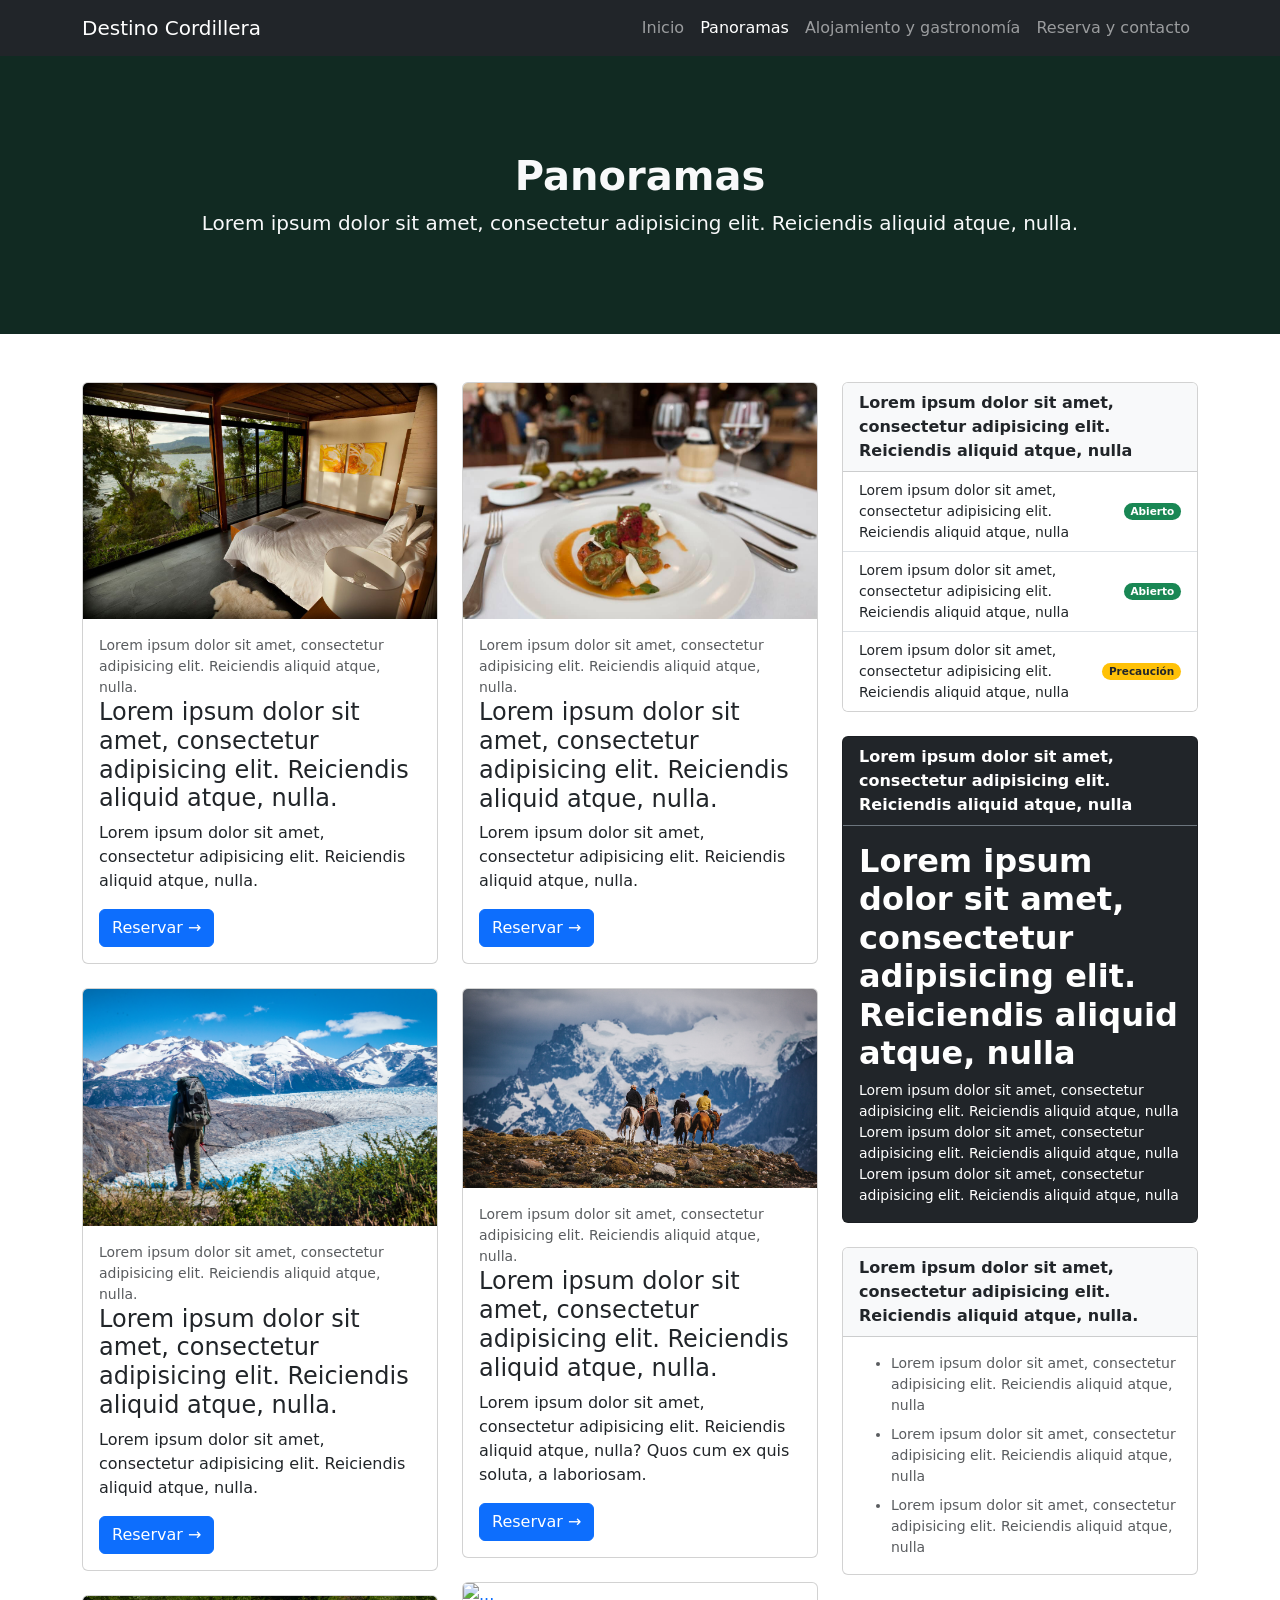
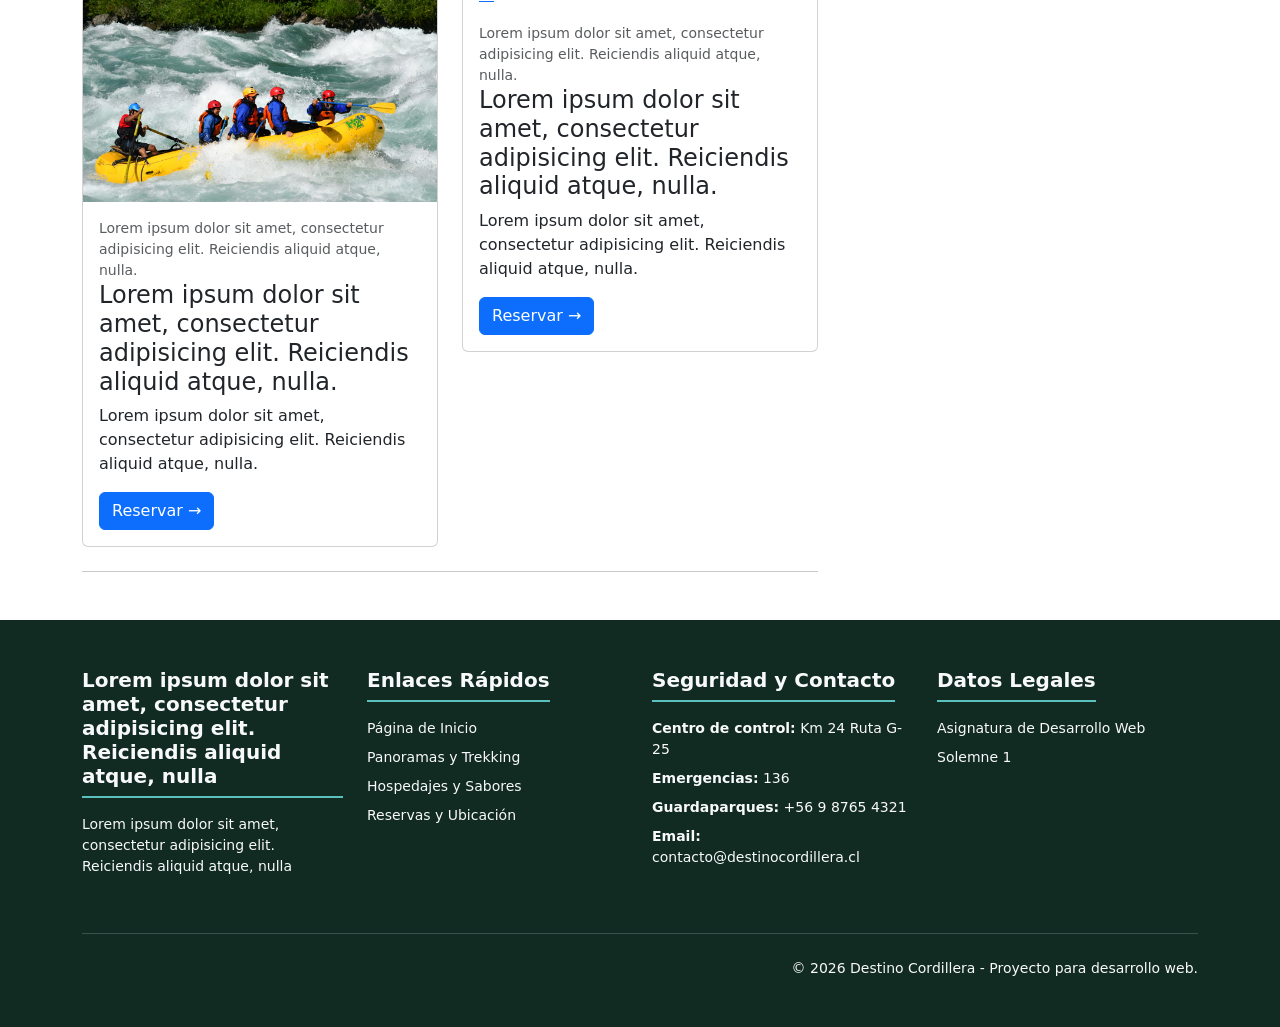
==== pagina1.html @ 5f09ba49 "Avance de estructura página 1 (Panoramas) y avances del contenido" ====
<!DOCTYPE html>
<html lang="en">
    <head>
        <meta charset="utf-8" />
        <meta name="viewport" content="width=device-width, initial-scale=1, shrink-to-fit=no" />
        <title>Destino Cordillera - Inicio</title>
        
        <link href="https://cdn.jsdelivr.net/npm/bootstrap@5.3.3/dist/css/bootstrap.min.css" rel="stylesheet">
        
        <link href="css/styles.css" rel="stylesheet" />
    </head>
    <body>
        <!-- Responsive navbar-->
        <nav class="navbar navbar-expand-lg navbar-dark bg-dark">
            <div class="container">
                <a class="navbar-brand" href="#!">Destino Cordillera</a>
                <button class="navbar-toggler" type="button" data-bs-toggle="collapse" data-bs-target="#navbarSupportedContent" aria-controls="navbarSupportedContent" aria-expanded="false" aria-label="Toggle navigation"><span class="navbar-toggler-icon"></span></button>
                <div class="collapse navbar-collapse" id="navbarSupportedContent">
                    <ul class="navbar-nav ms-auto mb-2 mb-lg-0">
                        <li class="nav-item"><a class="nav-link" href="index.html">Inicio</a></li>
                        <li class="nav-item"><a class="nav-link active" aria-current="page" href="pagina1.html">Panoramas</a></li>
                        <li class="nav-item"><a class="nav-link" href="pagina2.html">Alojamiento y gastronomía</a></li>
                        <li class="nav-item"><a class="nav-link" href="pagina3.html">Reserva y contacto</a></li>
                    </ul>
                </div>
            </div>
        </nav>
        
        <!-- Page header with logo and tagline-->
        <header class="text-light py-5 mb-5" style="background-color: #112A22;">
            <div class="container">
                <div class="text-center my-5">
                    <h1 class="fw-bolder">Panoramas</h1>
                    <p class="lead mb-0">Lorem ipsum dolor sit amet, consectetur adipisicing elit. Reiciendis aliquid atque, nulla.</p>
                </div>
            </div>
        </header>
        
        <!-- Page content-->
        <div class="container">
            <div class="row">
                <!-- Blog entries (Panoramas) -->
                <div class="col-lg-8">
                    <div class="row">
                        <!-- COLUMNA IZQUIERDA 3 tarjetas -->
                        <div class="col-lg-6">
                            <!-- Tarjet 1 -->
                            <div class="card mb-4">
                                <a href="#!"><img class="card-img-top" src="img/pagina1/alojamiento.jpg" alt="Alojamiento" /></a>
                                <div class="card-body">
                                    <div class="small text-muted">Lorem ipsum dolor sit amet, consectetur adipisicing elit. Reiciendis aliquid atque, nulla.</div>
                                    <h2 class="card-title h4">Lorem ipsum dolor sit amet, consectetur adipisicing elit. Reiciendis aliquid atque, nulla.</h2>
                                    <p class="card-text">Lorem ipsum dolor sit amet, consectetur adipisicing elit. Reiciendis aliquid atque, nulla.</p>
                                    <a class="btn btn-primary" href="pagina3.html">Reservar →</a>
                                </div>
                            </div>
                            <!-- Tarjet 2 -->
                            <div class="card mb-4">
                                <a href="#!"><img class="card-img-top" src="img/pagina1/tour.png" alt="Tour" /></a>
                                <div class="card-body">
                                    <div class="small text-muted">Lorem ipsum dolor sit amet, consectetur adipisicing elit. Reiciendis aliquid atque, nulla.</div>
                                    <h2 class="card-title h4">Lorem ipsum dolor sit amet, consectetur adipisicing elit. Reiciendis aliquid atque, nulla.</h2>
                                    <p class="card-text">Lorem ipsum dolor sit amet, consectetur adipisicing elit. Reiciendis aliquid atque, nulla.</p>
                                    <a class="btn btn-primary" href="pagina3.html">Reservar →</a>
                                </div>
                            </div>
                            <!-- Tarjet 3 -->
                            <div class="card mb-4">
                                <a href="#!"><img class="card-img-top" src="img/pagina1/rafting.jpeg" alt="Rafting" /></a>
                                <div class="card-body">
                                    <div class="small text-muted">Lorem ipsum dolor sit amet, consectetur adipisicing elit. Reiciendis aliquid atque, nulla.</div>
                                    <h2 class="card-title h4">Lorem ipsum dolor sit amet, consectetur adipisicing elit. Reiciendis aliquid atque, nulla.</h2>
                                    <p class="card-text">Lorem ipsum dolor sit amet, consectetur adipisicing elit. Reiciendis aliquid atque, nulla.</p>
                                    <a class="btn btn-primary" href="pagina3.html">Reservar →</a>
                                </div>
                            </div>
                        </div>
                        
                        <!-- COLUMNA DERECHA 3 tarjetas -->
                        <div class="col-lg-6">
                            <!-- Tarjet 4 -->
                            <div class="card mb-4">
                                <a href="#!"><img class="card-img-top" src="img/pagina1/experienciagastronomica.jpg" alt="Experiencia gastronomica" /></a>
                                <div class="card-body">
                                    <div class="small text-muted">Lorem ipsum dolor sit amet, consectetur adipisicing elit. Reiciendis aliquid atque, nulla.</div>
                                    <h2 class="card-title h4">Lorem ipsum dolor sit amet, consectetur adipisicing elit. Reiciendis aliquid atque, nulla.</h2>
                                    <p class="card-text">Lorem ipsum dolor sit amet, consectetur adipisicing elit. Reiciendis aliquid atque, nulla.</p>
                                    <a class="btn btn-primary" href="pagina3.html">Reservar →</a>
                                </div>
                            </div>
                            <!-- Tarjet 5 -->
                            <div class="card mb-4">
                                <a href="#!"><img class="card-img-top" src="img/pagina1/cabalgata.jpg" alt="Cabalgata" /></a>
                                <div class="card-body">
                                    <div class="small text-muted">Lorem ipsum dolor sit amet, consectetur adipisicing elit. Reiciendis aliquid atque, nulla.</div>
                                    <h2 class="card-title h4">Lorem ipsum dolor sit amet, consectetur adipisicing elit. Reiciendis aliquid atque, nulla.</h2>
                                    <p class="card-text">Lorem ipsum dolor sit amet, consectetur adipisicing elit. Reiciendis aliquid atque, nulla? Quos cum ex quis soluta, a laboriosam.</p>
                                    <a class="btn btn-primary" href="pagina3.html">Reservar →</a>
                                </div>
                            </div>
                            <!-- Tarjet 6 -->
                            <div class="card mb-4">
                                <a href="#!"><img class="card-img-top" src="https://dummyimage.com/700x350/dee2e6/6c757d.jpg" alt="..." /></a>
                                <div class="card-body">
                                    <div class="small text-muted">Lorem ipsum dolor sit amet, consectetur adipisicing elit. Reiciendis aliquid atque, nulla.</div>
                                    <h2 class="card-title h4">Lorem ipsum dolor sit amet, consectetur adipisicing elit. Reiciendis aliquid atque, nulla.</h2>
                                    <p class="card-text">Lorem ipsum dolor sit amet, consectetur adipisicing elit. Reiciendis aliquid atque, nulla.</p>
                                    <a class="btn btn-primary" href="pagina3.html">Reservar →</a>
                                </div>
                            </div>
                        </div>
                    </div>
                    
                    <!-- Pagination-->
                    <nav aria-label="Pagination">
                        <hr class="my-0" />
                    </nav>
                </div>
                
                <!-- Slide Widgets -->
                <div class="col-lg-4">
                    <!-- Tarjet 1 -->
                    <div class="card mb-4">
                        <div class="card-header fw-bold bg-light">
                            Lorem ipsum dolor sit amet, consectetur adipisicing elit. Reiciendis aliquid atque, nulla
                        </div>
                        <ul class="list-group list-group-flush small">
                            <li class="list-group-item d-flex justify-content-between align-items-center">
                                Lorem ipsum dolor sit amet, consectetur adipisicing elit. Reiciendis aliquid atque, nulla
                                <span class="badge bg-success rounded-pill">Abierto</span>
                            </li>
                            <li class="list-group-item d-flex justify-content-between align-items-center">
                                Lorem ipsum dolor sit amet, consectetur adipisicing elit. Reiciendis aliquid atque, nulla
                                <span class="badge bg-success rounded-pill">Abierto</span>
                            </li>
                            <li class="list-group-item d-flex justify-content-between align-items-center">
                                Lorem ipsum dolor sit amet, consectetur adipisicing elit. Reiciendis aliquid atque, nulla
                                <span class="badge bg-warning text-dark rounded-pill">Precaución</span>
                            </li>
                        </ul>
                    </div>

                    <!-- Tarjet -->
                    <div class="card mb-4 text-white bg-dark">
                        <div class="card-header fw-bold border-bottom border-secondary">
                            Lorem ipsum dolor sit amet, consectetur adipisicing elit. Reiciendis aliquid atque, nulla
                        </div>
                        <div class="card-body">
                            <h2 class="card-title fw-bolder">Lorem ipsum dolor sit amet, consectetur adipisicing elit. Reiciendis aliquid atque, nulla</h2>
                            <p class="card-text small mb-0">
                                Lorem ipsum dolor sit amet, consectetur adipisicing elit. Reiciendis aliquid atque, nulla<br>
                                Lorem ipsum dolor sit amet, consectetur adipisicing elit. Reiciendis aliquid atque, nulla<br>
                                Lorem ipsum dolor sit amet, consectetur adipisicing elit. Reiciendis aliquid atque, nulla
                            </p>
                        </div>
                    </div>

                    <!-- Tarjet 3:  -->
                    <div class="card mb-4">
                        <div class="card-header fw-bold bg-light">
                            Lorem ipsum dolor sit amet, consectetur adipisicing elit. Reiciendis aliquid atque, nulla.
                        </div>
                        <div class="card-body">
                            <ul class="small mb-0 text-muted">
                                <li class="mb-2">Lorem ipsum dolor sit amet, consectetur adipisicing elit. Reiciendis aliquid atque, nulla</li>
                                <li class="mb-2">Lorem ipsum dolor sit amet, consectetur adipisicing elit. Reiciendis aliquid atque, nulla</li>
                                <li>Lorem ipsum dolor sit amet, consectetur adipisicing elit. Reiciendis aliquid atque, nulla</li>
                            </ul>
                        </div>
                    </div>
                </div>
            </div>
        </div>
        
        <!-- FOOTER -->
        <footer class="text-light py-5 mt-5" style="background-color: #112A22;">
            <div class="container">
                <div class="row">
                    <!-- Columna 1: descripcion -->
                    <div class="col-lg-3 col-md-6 mb-4">
                        <h5 class="fw-bold mb-3 pb-2" style="border-bottom: 2px solid #5BC0BE; display: inline-block;">Lorem ipsum dolor sit amet, consectetur adipisicing elit. Reiciendis aliquid atque, nulla</h5>
                        <p class="small">
                            Lorem ipsum dolor sit amet, consectetur adipisicing elit. Reiciendis aliquid atque, nulla
                        </p>
                    </div>

                    <!-- Columna 2: enlaces rapidos -->
                    <div class="col-lg-3 col-md-6 mb-4">
                        <h5 class="fw-bold mb-3 pb-2" style="border-bottom: 2px solid #5BC0BE; display: inline-block;">Enlaces Rápidos</h5>
                        <ul class="list-unstyled small">
                            <li class="mb-2"><a href="index.html" class="text-light text-decoration-none">Página de Inicio</a></li>
                            <li class="mb-2"><a href="pagina1.html" class="text-light text-decoration-none">Panoramas y Trekking</a></li>
                            <li class="mb-2"><a href="pagina2.html" class="text-light text-decoration-none">Hospedajes y Sabores</a></li>
                            <li class="mb-2"><a href="pagina3.html" class="text-light text-decoration-none">Reservas y Ubicación</a></li>
                        </ul>
                    </div>

                    <!-- Columna 3: seguridad y contacto -->
                    <div class="col-lg-3 col-md-6 mb-4">
                        <h5 class="fw-bold mb-3 pb-2" style="border-bottom: 2px solid #5BC0BE; display: inline-block;">Seguridad y Contacto</h5>
                        <ul class="list-unstyled small">
                            <li class="mb-2"><strong>Centro de control:</strong> Km 24 Ruta G-25</li>
                            <li class="mb-2"><strong>Emergencias:</strong> 136</li>
                            <li class="mb-2"><strong>Guardaparques:</strong> +56 9 8765 4321</li>
                            <li class="mb-2"><strong>Email:</strong> contacto@destinocordillera.cl</li>
                        </ul>
                    </div>

                    <!-- Columna 4: datos -->
                    <div class="col-lg-3 col-md-6 mb-4">
                        <h5 class="fw-bold mb-3 pb-2" style="border-bottom: 2px solid #5BC0BE; display: inline-block;">Datos Legales</h5>
                        <ul class="list-unstyled small">
                            <li class="mb-2">Asignatura de Desarrollo Web</li>
                            <li class="mb-2">Solemne 1</li>
                        </ul>
                    </div>
                </div>
                
                <hr class="border-secondary opacity-50 mb-4">

                <!-- Copyright -->
                <div class="row">
                    <div class="col-12 text-center text-md-end small text-light">
                        <p class="mb-0">© 2026 Destino Cordillera - Proyecto para desarrollo web.</p>
                    </div>
                </div>
            </div>
        </footer>

        <!-- Bootstrap core JS-->
        <script src="https://cdn.jsdelivr.net/npm/bootstrap@5.2.3/dist/js/bootstrap.bundle.min.js"></script>
        <!-- Core theme JS-->
        <script src="js/scripts.js"></script>
    </body>
</html>
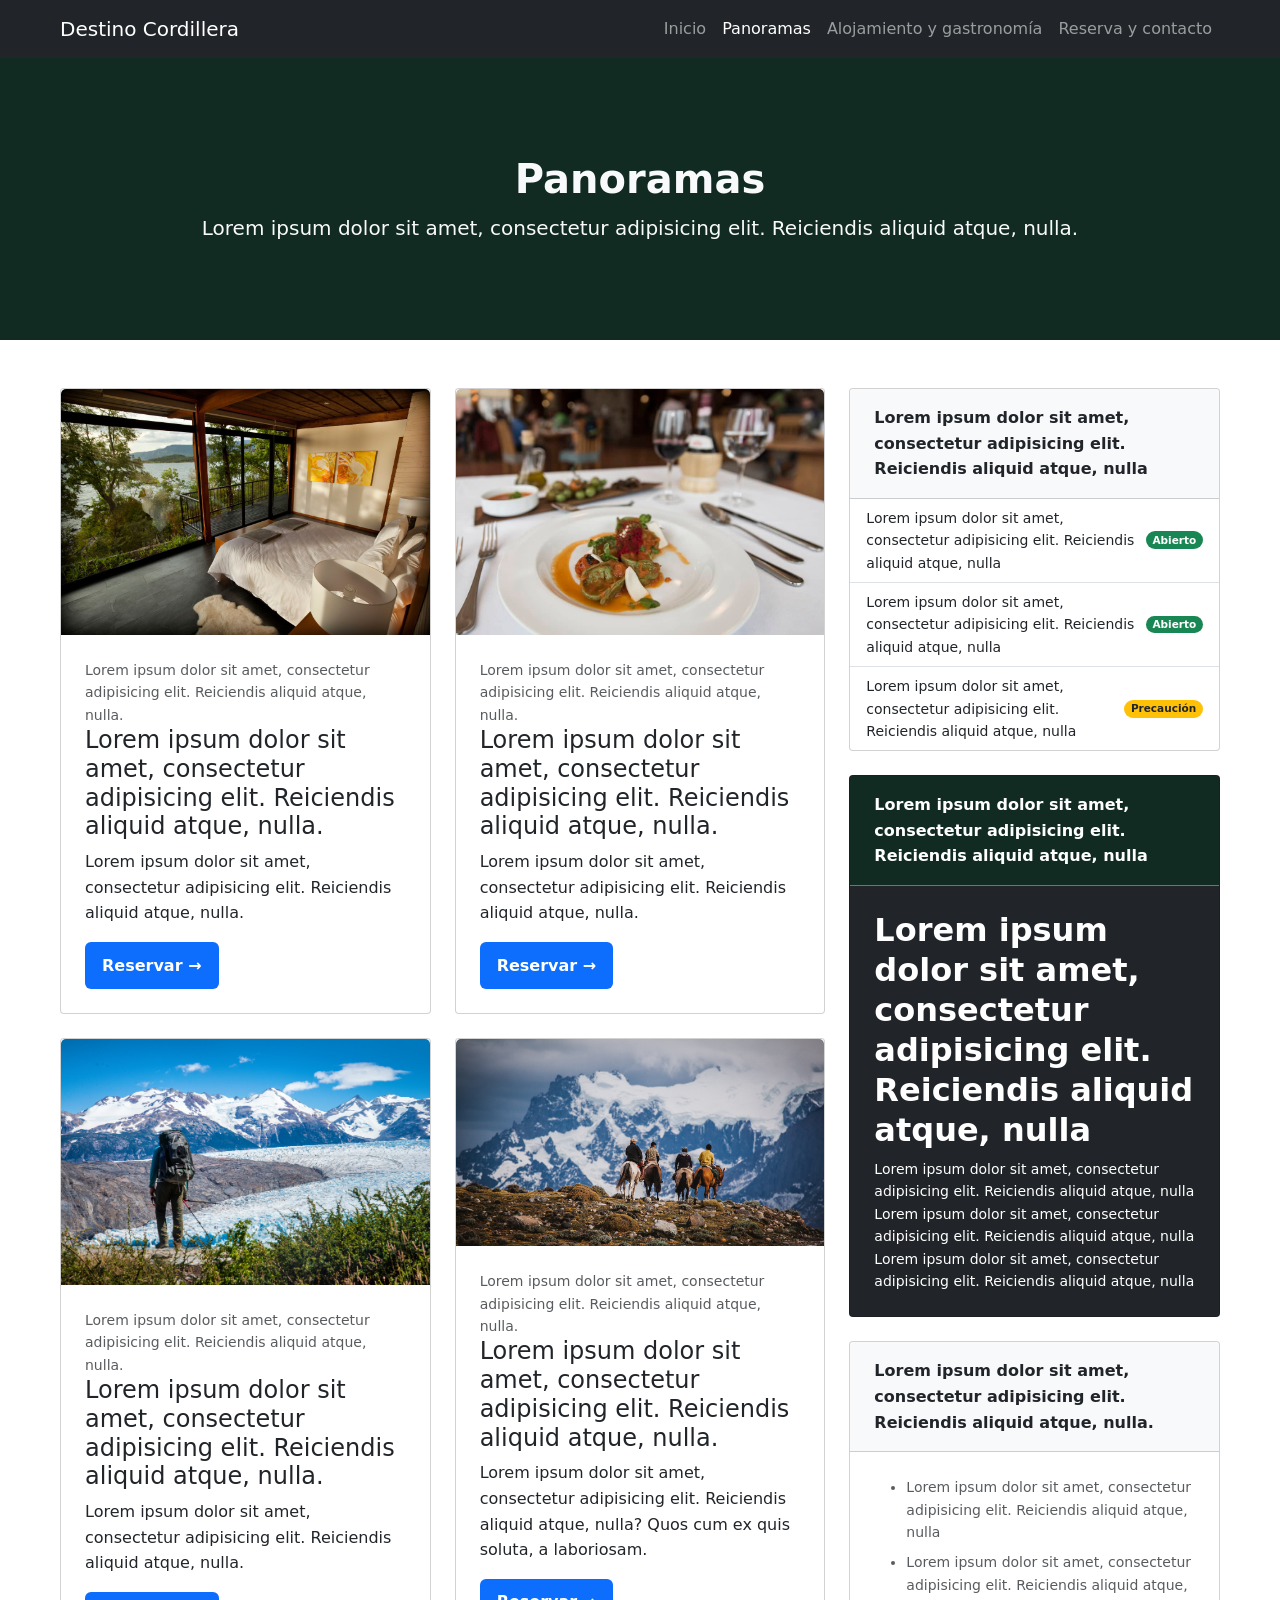
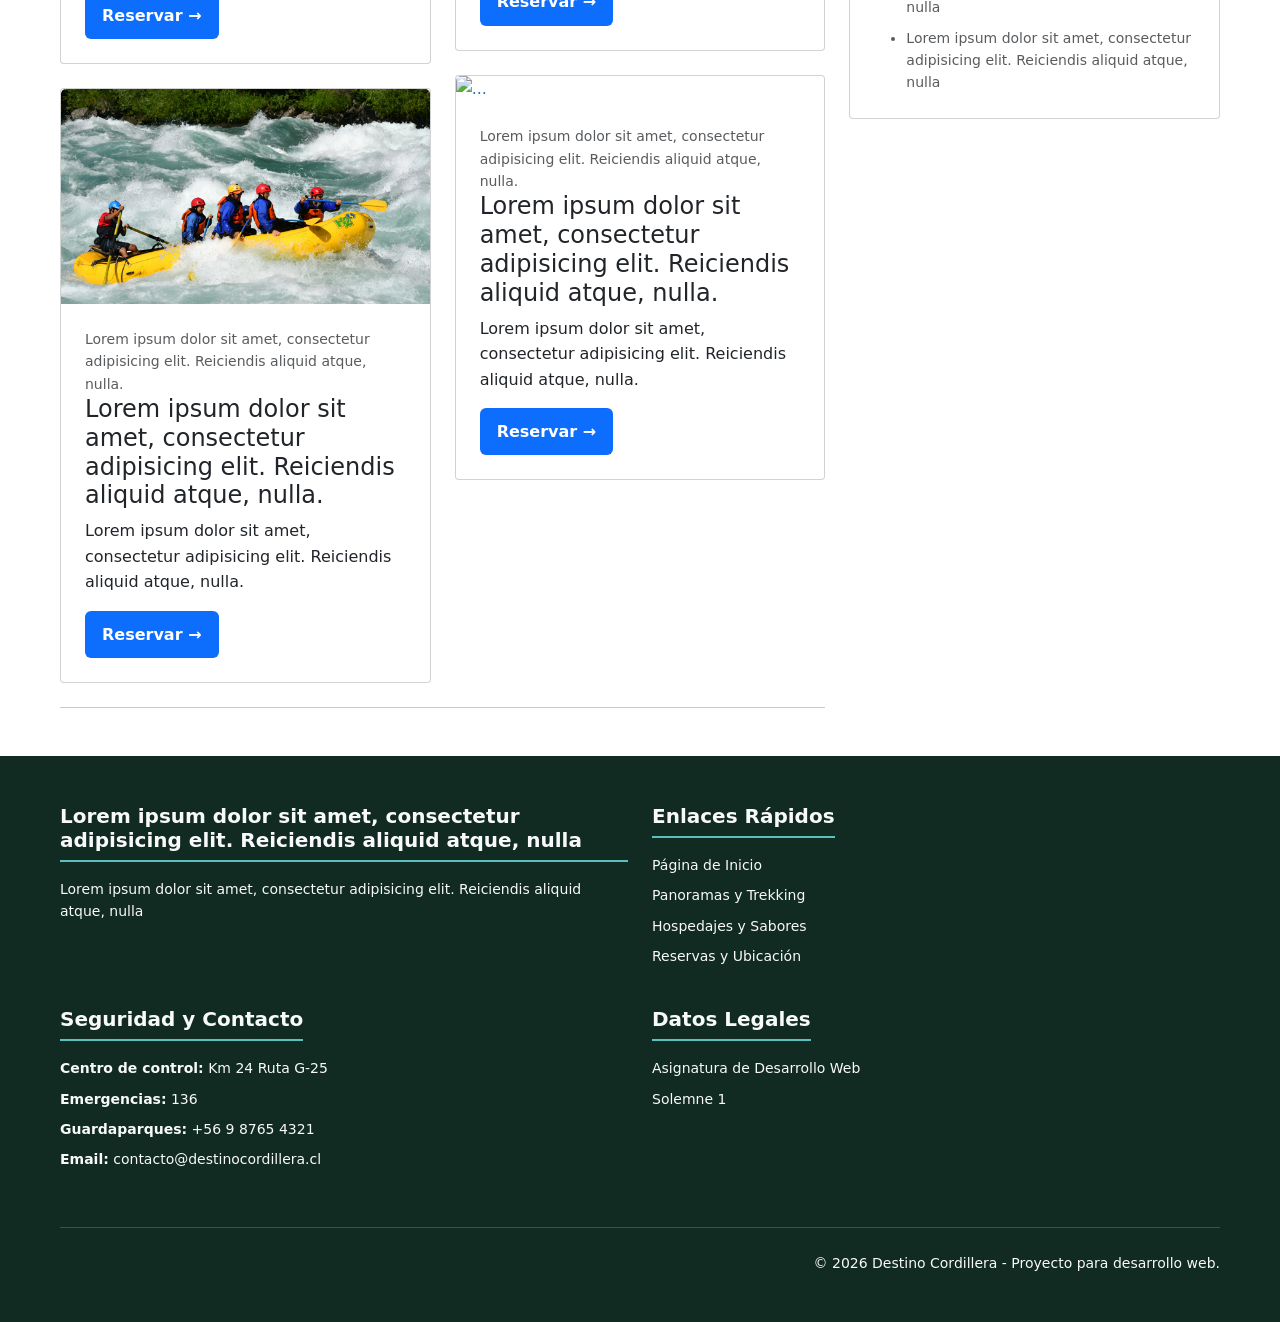
==== commit dc6a2ed6: "diversos cambios, logo imagenes en index y mapa de google" ====
--- a/pagina1.html
+++ b/pagina1.html
@@ -3,10 +3,11 @@
     <head>
         <meta charset="utf-8" />
         <meta name="viewport" content="width=device-width, initial-scale=1, shrink-to-fit=no" />
-        <title>Destino Cordillera - Inicio</title>
-        
+        <title>Destino Cordillera - Panoramas</title>
+        
+        <link rel="icon" type="image/webp" href="img/icono.webp" />
+
         <link href="https://cdn.jsdelivr.net/npm/bootstrap@5.3.3/dist/css/bootstrap.min.css" rel="stylesheet">
-        
         <link href="css/styles.css" rel="stylesheet" />
     </head>
     <body>
--- a/css/styles.css
+++ b/css/styles.css
@@ -0,0 +1,498 @@
+
+:root {
+  --color-primario: #1b4332;
+  --color-oscuroprimario: #143628;
+  --color-claroprimario: #2d6a4f;
+  --color-secundario: #2b7a9b;
+  --color-oscurosecundario: #1f5f7a;
+  --texto: #2b2d42;
+  --gris: #6c757d;
+  --border: #d8e2dc;
+  --white: #ffffff;
+  --verdebosque : #1e6e4d;
+  --color-header: #112A22;
+  --color-banner:#212529;;
+}
+
+*,
+*::before,
+*::after {
+  box-sizing: border-box;
+}
+
+html {
+  scroll-behavior: smooth;
+}
+
+body {
+  min-height: 100vh;
+  margin: 0;
+  display: flex;
+  flex-direction: column;
+  color: var(--texto);
+  background: var(--white);
+  font-family: "Segoe UI", system-ui, -apple-system, sans-serif;
+  line-height: 1.6;
+}
+
+img {
+  max-width: 100%;
+  height: auto;
+  display: block;
+}
+
+a {
+  color: var(--color-secundario);
+  text-decoration: none;
+  transition: all 0.25s ease-in-out;
+}
+
+a:hover {
+  color: var(--color-oscurosecundario);
+  text-decoration: underline;
+}
+
+h1,
+h2,
+h3,
+h4 {
+  line-height: 1.25;
+}
+
+.container {
+  width: 100%;
+  max-width: 1200px;
+  margin: 0 auto;
+  padding-right: 1.25rem;
+  padding-left: 1.25rem;
+}
+
+/* Navegacion */
+.barra_navegacion-custom {
+  position: sticky;
+  top: 0;
+  z-index: 1000;
+  background: var(--color-header);
+  border-bottom: 3px solid var(--texto);
+  box-shadow: 0 2px 6px rgba(43, 45, 66, 0.08);
+}
+
+.nav-container {
+  display: flex;
+  align-items: center;
+  justify-content: space-between;
+  padding-top: 0.5rem;
+  padding-bottom: 0.5rem;
+}
+
+.brand-link {
+  display: flex;
+  align-items: center;
+  color: var(--white);
+}
+
+.brand-logo {
+  width: auto;
+  height: 48px;
+}
+
+.nav-menu {
+  display: flex;
+  align-items: center;
+  gap: 0.5rem;
+  margin: 0;
+  padding: 0;
+  list-style: none;
+}
+
+.nav-item {
+  margin: 0;
+}
+
+.nav-link-custom {
+  display: inline-block;
+  padding: 0.6rem 1rem;
+  color: var(--white);
+  border-radius: 4px;
+  font-size: 0.95rem;
+  font-weight: 600;
+  text-decoration: none;
+}
+
+.nav-link-custom:hover {
+  color: var(--white);
+  background: rgba(45, 106, 79, 0.08);
+  text-decoration: none;
+}
+
+.nav-link-custom.active {
+  color: var(--white);
+  background: var(--color-primario);
+}
+
+.nav-cta-custom {
+  padding: 0.5rem 1.1rem;
+  color: var(--white);
+  background: var(--color-secundario);
+  border-radius: 50px;
+}
+
+.nav-cta-custom:hover {
+  color: var(--white);
+  background: var(--color-oscurosecundario);
+}
+
+/* Banner */
+.page-banner-custom {
+  padding: 3rem 1.5rem 2.8rem;
+  color: var(--white);
+  background: var(--color-banner);
+  text-align: center;
+}
+
+.page-banner-custom h1 {
+  margin: 0 0 0.5rem;
+  font-size: 2.2rem;
+  color: var(--white);
+}
+
+.page-banner-custom p {
+  max-width: 720px;
+  margin: 0 auto;
+  color: #e2eafc;
+  font-size: 1.1rem;
+}
+
+/* Estructura */
+main.container {
+  padding-top: 3rem;
+  padding-bottom: 3rem;
+}
+
+.pagina-reserva .contact-map-layout {
+  display: grid;
+  grid-template-columns: repeat(2, minmax(0, 1fr));
+  gap: 1.5rem;
+  margin-bottom: 2rem;
+  align-items: stretch;
+}
+
+.pagina-reserva .contact-map-layout .card {
+  display: flex;
+  flex-direction: column;
+  height: 100%;
+}
+
+.pagina-reserva .contact-map-layout .map-card {
+  order: unset; /* Permite un flujo de lectura natural o respeta el orden del HTML */
+}
+
+.pagina-reserva .contact-map-layout .map-card .card-body {
+  flex: 1 1 auto;
+  min-height: 280px;
+  position: relative;
+}
+
+.pagina-reserva .contact-map-layout .map-card iframe {
+  width: 100%;
+  height: 100%;
+  min-height: 280px;
+  border: 0;
+  display: block;
+}
+
+.g-3 {
+  row-gap: 1rem;
+}
+
+.g-4 {
+  row-gap: 1.5rem;
+}
+
+/* Formulario */
+.form-card {
+  padding: 2rem;
+  background: var(--white);
+  border: 1px solid var(--border);
+  border-radius: 12px;
+  box-shadow: 0 6px 18px rgba(43, 45, 66, 0.08);
+}
+
+.form-card h2 {
+  margin-top: 0;
+  color: var(--color-primario);
+}
+
+.form-fieldset {
+  margin: 0 0 1.8rem;
+  padding: 1.5rem;
+  background: #fbfcfd;
+  border: 1px solid #ced4da;
+  border-radius: 8px;
+}
+
+.form-legend {
+  width: auto;
+  padding: 0 0.6rem;
+  color: var(--color-primario);
+  font-size: 1.1rem;
+  font-weight: 700;
+}
+
+.form-label {
+  display: inline-block;
+  margin-bottom: 0.35rem;
+  color: var(--texto);
+  font-size: 0.92rem;
+  font-weight: 600;
+}
+
+.form-control,
+.form-select {
+  display: block;
+  width: 100%;
+  min-height: 38px;
+  padding: 0.375rem 0.75rem;
+  color: var(--texto);
+  background: var(--white);
+  border: 1px solid #ced4da;
+  border-radius: 6px;
+  font: inherit;
+}
+
+.form-control:focus,
+.form-select:focus {
+  outline: 0;
+  border-color: var(--color-secundario);
+  box-shadow: 0 0 0 0.25rem rgba(43, 122, 155, 0.22);
+}
+
+textarea.form-control {
+  resize: vertical;
+}
+
+.required-mark {
+  color: #dc3545;
+  font-weight: 700;
+}
+
+.form-check {
+  display: flex;
+  align-items: flex-start;
+  gap: 0.5rem;
+}
+
+.form-check-input {
+  width: 1rem;
+  height: 1rem;
+  margin-top: 0.3rem;
+  flex: 0 0 auto;
+}
+
+.form-check-label {
+  line-height: 1.4;
+}
+
+/* Botones y tarjetas */
+.btn {
+  display: inline-block;
+  padding: 0.6rem 1rem;
+  border: 1px solid transparent;
+  border-radius: 6px;
+  font: inherit;
+  font-weight: 600;
+  cursor: pointer;
+  text-align: center;
+  text-decoration: none;
+}
+
+.btn-outline-secondary {
+  color: #6c757d;
+  background: var(--white);
+  border-color: #6c757d;
+}
+
+.btn-outline-secondary:hover {
+  color: var(--white);
+  background: #6c757d;
+}
+
+.btn-cordillera-primary {
+  padding: 0.75rem 1.6rem;
+  color: var(--white);
+  background: var(--color-primario);
+  border: 0;
+  transition: all 0.2s ease;
+}
+
+.btn-cordillera-primary:hover {
+  color: var(--white);
+  background: var(--color-oscuroprimario);
+  box-shadow: 0 4px 12px rgba(27, 67, 50, 0.3);
+}
+
+.card {
+  background: var(--white);
+  border-radius: 4px;
+}
+
+.card-body {
+  padding: 1.5rem;
+}
+
+.card-header {
+  padding: 1rem 1.5rem;
+  background: var(--color-header);
+  color: inherit; /* Permite que el texto herede el color natural o respete clases de utilidad como bg-light */
+}
+
+/* Regla complementaria para garantizar tipografía oscura sobre cabeceras claras */
+.card-header.bg-light {
+  background-color: #f8f9fa !important;
+  color: #212529 !important;
+}
+
+.card-footer {
+  padding: 1rem 1.5rem;
+  background: var(--gris-claro);
+}
+
+/* Pie de pagina */
+.site-footer-custom {
+  margin-top: 3rem;
+  padding: 3rem 0 1.5rem;
+  color: var(--white);
+  background: var(--color-header);
+}
+
+.site-footer-custom h4 {
+  display: inline-block;
+  margin: 0 0 1rem;
+  padding-bottom: 0.5rem;
+  color: var(--white);
+  border-bottom: 2px solid #5bc0be;
+  font-size: 1.05rem;
+}
+
+.pagina-reserva .site-footer-custom .row {
+  display: flex;
+  flex-wrap: wrap;
+  margin-right: -0.75rem;
+  margin-left: -0.75rem;
+}
+
+.pagina-reserva .site-footer-custom .row > * {
+  width: 100%;
+  padding-right: 0.75rem;
+  padding-left: 0.75rem;
+}
+
+.site-footer-custom p {
+  color: #b0bec5;
+  font-size: 0.88rem;
+}
+
+.site-footer-custom ul {
+  margin: 0;
+  padding: 0;
+  list-style: none;
+}
+
+.list-unstyled {
+  padding-left: 0;
+  list-style: none;
+}
+
+.site-footer-custom li {
+  margin-bottom: 0.4rem;
+}
+
+.site-footer-custom a {
+  color: #eceff1;
+  font-size: 0.88rem;
+}
+
+.site-footer-custom a:hover {
+  color: #eceff1;
+  padding-left: 0;
+  text-decoration: none;
+}
+
+.footer-bottom-custom {
+  margin-top: 1.5rem;
+  padding-top: 1.5rem;
+  border-top: 1px solid rgba(255, 255, 255, 0.1);
+  color: #90a4ae;
+  font-size: 0.82rem;
+  text-align: center;
+}
+
+/* Utilidades necesarias del HTML original */
+.text-muted { color: var(--gris); }
+.small { font-size: 0.875rem; }
+.mb-0 { margin-bottom: 0; }
+.mb-1 { margin-bottom: 0.25rem; }
+.mb-2 { margin-bottom: 0.5rem; }
+.mb-3 { margin-bottom: 1rem; }
+.mb-4 { margin-bottom: 1.5rem; }
+.py-2 { padding-top: 0.5rem; padding-bottom: 0.5rem; }
+.py-3 { padding-top: 1rem; padding-bottom: 1rem; }
+.pt-2 { padding-top: 0.5rem; }
+.p-0 { padding: 0; }
+.p-4 { padding: 1.5rem; }
+.d-flex { display: flex; }
+.gap-3 { gap: 1rem; }
+.justify-content-end { justify-content: flex-end; }
+.border-bottom { border-bottom: 1px solid #dee2e6; }
+.border-0 { border: 0; }
+.shadow-sm { box-shadow: 0 0.125rem 0.25rem rgba(0, 0, 0, 0.075); }
+.overflow-hidden { overflow: hidden; }
+.bg-dark { background: #2b2d42; }
+.bg-light { background: var(--gris-claro); }
+.text-white { color: var(--white); }
+.w-100 { width: 100%; }
+.h-auto { height: auto; }
+
+@media (min-width: 768px) {
+  .col-md-2 { width: 16.666667%; }
+  .col-md-3 { width: 25%; }
+  .col-md-4 { width: 33.333333%; }
+  .col-md-6 { width: 50%; }
+
+  .pagina-reserva .site-footer-custom .col-md-3 { width: 25%; }
+}
+
+@media (min-width: 992px) {
+  .col-lg-5 { width: 41.666667%; }
+  .col-lg-7 { width: 58.333333%; }
+}
+
+@media (max-width: 768px) {
+  .pagina-reserva .contact-map-layout {
+    grid-template-columns: 1fr;
+  }
+
+  .nav-container {
+    flex-direction: column;
+    gap: 0.75rem;
+  }
+
+  .nav-menu {
+    flex-wrap: wrap;
+    justify-content: center;
+    gap: 0.35rem;
+  }
+
+  .nav-link-custom {
+    padding: 0.45rem 0.75rem;
+    font-size: 0.88rem;
+  }
+
+  .form-card {
+    padding: 1.25rem;
+  }
+
+  .form-fieldset {
+    padding: 1rem;
+  }
+}
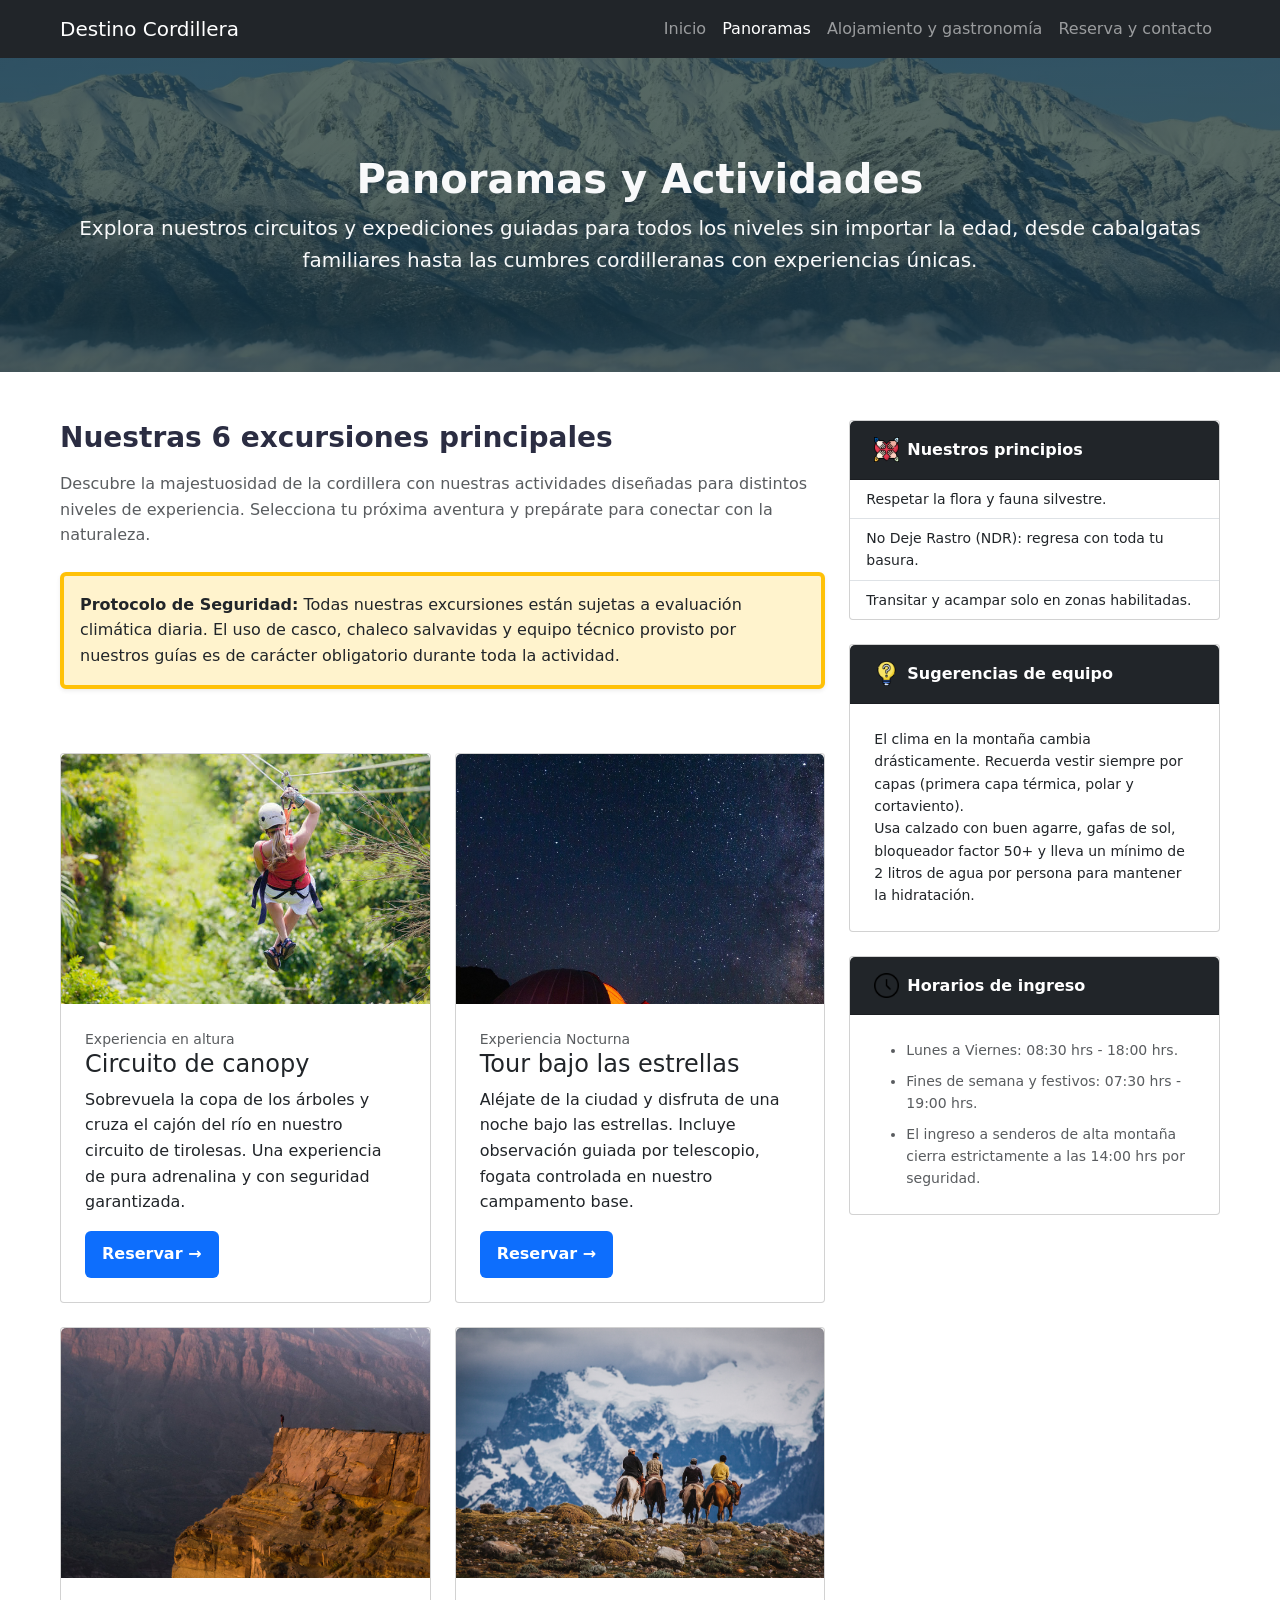
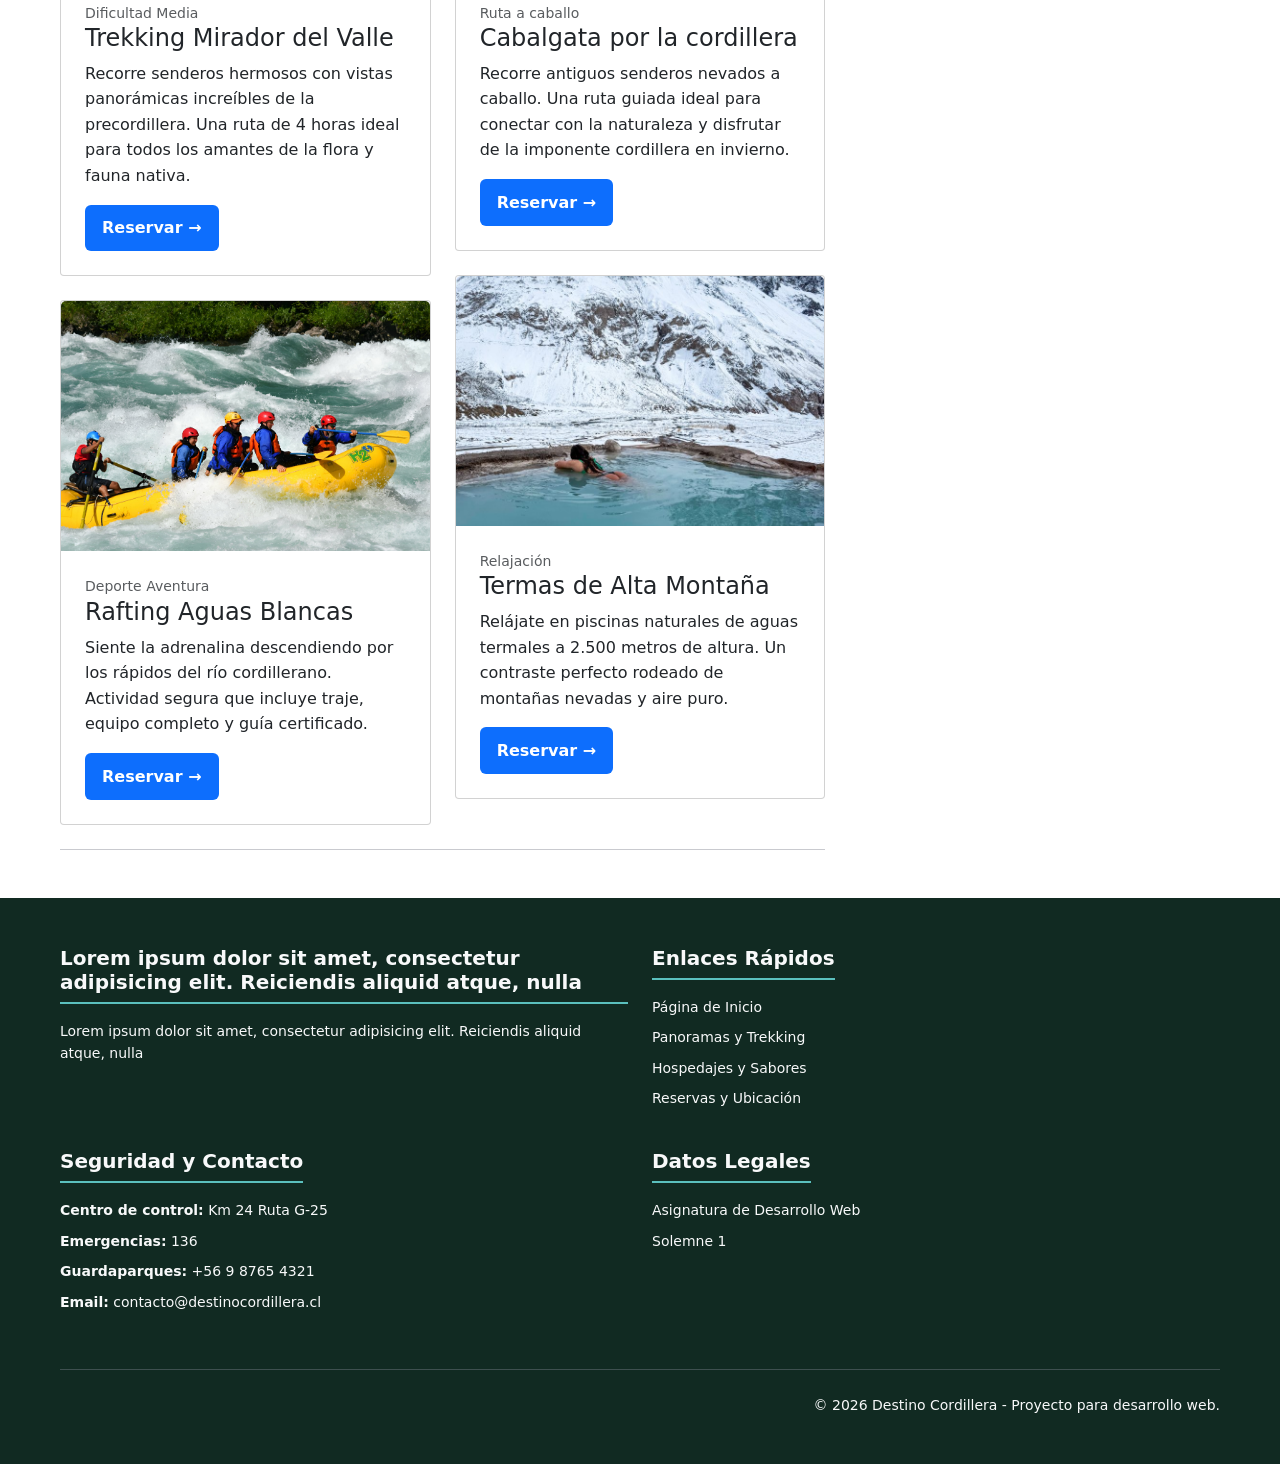
==== commit 4ae96bf9: "avance pagina panoramas" ====
--- a/pagina1.html
+++ b/pagina1.html
@@ -3,11 +3,10 @@
     <head>
         <meta charset="utf-8" />
         <meta name="viewport" content="width=device-width, initial-scale=1, shrink-to-fit=no" />
-        <title>Destino Cordillera - Panoramas</title>
-        
-        <link rel="icon" type="image/webp" href="img/icono.webp" />
-
+        <title>Destino Cordillera - Inicio</title>
+        
         <link href="https://cdn.jsdelivr.net/npm/bootstrap@5.3.3/dist/css/bootstrap.min.css" rel="stylesheet">
+        
         <link href="css/styles.css" rel="stylesheet" />
     </head>
     <body>
@@ -28,11 +27,11 @@
         </nav>
         
         <!-- Page header with logo and tagline-->
-        <header class="text-light py-5 mb-5" style="background-color: #112A22;">
+        <header class="text-light py-5 mb-5" style="background-image: linear-gradient(rgba(17, 42, 34, 0.7), rgba(17, 42, 34, 0.7)), url('img/pagina1/cordillera.png'); background-size: cover; background-position: center;">
             <div class="container">
                 <div class="text-center my-5">
-                    <h1 class="fw-bolder">Panoramas</h1>
-                    <p class="lead mb-0">Lorem ipsum dolor sit amet, consectetur adipisicing elit. Reiciendis aliquid atque, nulla.</p>
+                    <h1 class="fw-bolder">Panoramas y Actividades</h1>
+                    <p class="lead mb-0">Explora nuestros circuitos y expediciones guiadas para todos los niveles sin importar la edad, desde cabalgatas familiares hasta las cumbres cordilleranas con experiencias únicas.</p>
                 </div>
             </div>
         </header>
@@ -40,38 +39,50 @@
         <!-- Page content-->
         <div class="container">
             <div class="row">
-                <!-- Blog entries (Panoramas) -->
+                <!-- Blog entries (panoramas) -->
                 <div class="col-lg-8">
                     <div class="row">
+                    
+                <div class="mb-5">
+                    <h2 class="fw-bolder fs-3 mb-3">Nuestras 6 excursiones principales</h2>
+                    <p class="fs-6 mb-4 text-muted">Descubre la majestuosidad de la cordillera con nuestras actividades diseñadas para distintos niveles de experiencia. Selecciona tu próxima aventura y prepárate para conectar con la naturaleza.</p>
+                    
+                    <!-- Caja de alerta de seguridad -->
+                    <div class="alert alert-warning border-start border-warning border-4 shadow-sm" role="alert">
+                        <strong class="text-dark">Protocolo de Seguridad:</strong> 
+                        <span class="text-dark">Todas nuestras excursiones están sujetas a evaluación climática diaria. El uso de casco, chaleco salvavidas y equipo técnico provisto por nuestros guías es de carácter obligatorio durante toda la actividad.</span>
+                    </div>
+                </div>
+
                         <!-- COLUMNA IZQUIERDA 3 tarjetas -->
                         <div class="col-lg-6">
                             <!-- Tarjet 1 -->
                             <div class="card mb-4">
-                                <a href="#!"><img class="card-img-top" src="img/pagina1/alojamiento.jpg" alt="Alojamiento" /></a>
-                                <div class="card-body">
-                                    <div class="small text-muted">Lorem ipsum dolor sit amet, consectetur adipisicing elit. Reiciendis aliquid atque, nulla.</div>
-                                    <h2 class="card-title h4">Lorem ipsum dolor sit amet, consectetur adipisicing elit. Reiciendis aliquid atque, nulla.</h2>
-                                    <p class="card-text">Lorem ipsum dolor sit amet, consectetur adipisicing elit. Reiciendis aliquid atque, nulla.</p>
+                                <a href="#!"><img class="card-img-top" src="img/pagina1/canopi.jpg" alt="Canopy" style="height: 250px; object-fit: cover;"/></a>
+                                <div class="card-body">
+                                    <div class="small text-muted">Experiencia en altura</div>
+                                    <h2 class="card-title h4">Circuito de canopy</h2>
+                                    <p class="card-text">Sobrevuela la copa de los árboles y cruza el cajón del río en nuestro circuito de tirolesas. Una experiencia de pura adrenalina y con seguridad garantizada.</p>
                                     <a class="btn btn-primary" href="pagina3.html">Reservar →</a>
                                 </div>
                             </div>
                             <!-- Tarjet 2 -->
                             <div class="card mb-4">
-                                <a href="#!"><img class="card-img-top" src="img/pagina1/tour.png" alt="Tour" /></a>
-                                <div class="card-body">
-                                    <div class="small text-muted">Lorem ipsum dolor sit amet, consectetur adipisicing elit. Reiciendis aliquid atque, nulla.</div>
-                                    <h2 class="card-title h4">Lorem ipsum dolor sit amet, consectetur adipisicing elit. Reiciendis aliquid atque, nulla.</h2>
-                                    <p class="card-text">Lorem ipsum dolor sit amet, consectetur adipisicing elit. Reiciendis aliquid atque, nulla.</p>
+                                <a href="#!"><img class="card-img-top" src="img/pagina1/miradorcondor.jpg" alt="Tour" style="height: 250px; object-fit: cover;" /></a>
+                                <div class="card-body">
+                                    <div class="small text-muted">Dificultad Media</div>
+                                    <h2 class="card-title h4">Trekking Mirador del Valle</h2>
+                                    <p class="card-text">Recorre senderos hermosos con vistas panorámicas increíbles de la precordillera. Una ruta de 4 horas ideal para todos los amantes de la flora y fauna nativa.</p>
                                     <a class="btn btn-primary" href="pagina3.html">Reservar →</a>
                                 </div>
                             </div>
                             <!-- Tarjet 3 -->
                             <div class="card mb-4">
-                                <a href="#!"><img class="card-img-top" src="img/pagina1/rafting.jpeg" alt="Rafting" /></a>
-                                <div class="card-body">
-                                    <div class="small text-muted">Lorem ipsum dolor sit amet, consectetur adipisicing elit. Reiciendis aliquid atque, nulla.</div>
-                                    <h2 class="card-title h4">Lorem ipsum dolor sit amet, consectetur adipisicing elit. Reiciendis aliquid atque, nulla.</h2>
-                                    <p class="card-text">Lorem ipsum dolor sit amet, consectetur adipisicing elit. Reiciendis aliquid atque, nulla.</p>
+                                <a href="#!"><img class="card-img-top" src="img/pagina1/rafting.jpeg" alt="Rafting" style="height: 250px; object-fit: cover;"/></a>
+                                <div class="card-body">
+                                    <div class="small text-muted">Deporte Aventura</div>
+                                    <h2 class="card-title h4">Rafting Aguas Blancas</h2>
+                                    <p class="card-text">Siente la adrenalina descendiendo por los rápidos del río cordillerano. Actividad segura que incluye traje, equipo completo y guía certificado.</p>
                                     <a class="btn btn-primary" href="pagina3.html">Reservar →</a>
                                 </div>
                             </div>
@@ -81,31 +92,31 @@
                         <div class="col-lg-6">
                             <!-- Tarjet 4 -->
                             <div class="card mb-4">
-                                <a href="#!"><img class="card-img-top" src="img/pagina1/experienciagastronomica.jpg" alt="Experiencia gastronomica" /></a>
-                                <div class="card-body">
-                                    <div class="small text-muted">Lorem ipsum dolor sit amet, consectetur adipisicing elit. Reiciendis aliquid atque, nulla.</div>
-                                    <h2 class="card-title h4">Lorem ipsum dolor sit amet, consectetur adipisicing elit. Reiciendis aliquid atque, nulla.</h2>
-                                    <p class="card-text">Lorem ipsum dolor sit amet, consectetur adipisicing elit. Reiciendis aliquid atque, nulla.</p>
+                                <a href="#!"><img class="card-img-top" src="img/pagina1/tournocturno.jpg" alt="Tour nocturno" style="height: 250px; object-fit: cover;"/></a>
+                                <div class="card-body">
+                                    <div class="small text-muted">Experiencia Nocturna</div>
+                                    <h2 class="card-title h4">Tour bajo las estrellas</h2>
+                                    <p class="card-text">Aléjate de la ciudad y disfruta de una noche bajo las estrellas. Incluye observación guiada por telescopio, fogata controlada en nuestro campamento base.</p>
                                     <a class="btn btn-primary" href="pagina3.html">Reservar →</a>
                                 </div>
                             </div>
                             <!-- Tarjet 5 -->
                             <div class="card mb-4">
-                                <a href="#!"><img class="card-img-top" src="img/pagina1/cabalgata.jpg" alt="Cabalgata" /></a>
-                                <div class="card-body">
-                                    <div class="small text-muted">Lorem ipsum dolor sit amet, consectetur adipisicing elit. Reiciendis aliquid atque, nulla.</div>
-                                    <h2 class="card-title h4">Lorem ipsum dolor sit amet, consectetur adipisicing elit. Reiciendis aliquid atque, nulla.</h2>
-                                    <p class="card-text">Lorem ipsum dolor sit amet, consectetur adipisicing elit. Reiciendis aliquid atque, nulla? Quos cum ex quis soluta, a laboriosam.</p>
+                                <a href="#!"><img class="card-img-top" src="img/pagina1/cabalgata.jpg" alt="Cabalgata" style="height: 250px; object-fit: cover;" /></a>
+                                <div class="card-body">
+                                    <div class="small text-muted">Ruta a caballo</div>
+                                    <h2 class="card-title h4">Cabalgata por la cordillera</h2>
+                                    <p class="card-text">Recorre antiguos senderos nevados a caballo. Una ruta guiada ideal para conectar con la naturaleza y disfrutar de la imponente cordillera en invierno.</p>
                                     <a class="btn btn-primary" href="pagina3.html">Reservar →</a>
                                 </div>
                             </div>
                             <!-- Tarjet 6 -->
                             <div class="card mb-4">
-                                <a href="#!"><img class="card-img-top" src="https://dummyimage.com/700x350/dee2e6/6c757d.jpg" alt="..." /></a>
-                                <div class="card-body">
-                                    <div class="small text-muted">Lorem ipsum dolor sit amet, consectetur adipisicing elit. Reiciendis aliquid atque, nulla.</div>
-                                    <h2 class="card-title h4">Lorem ipsum dolor sit amet, consectetur adipisicing elit. Reiciendis aliquid atque, nulla.</h2>
-                                    <p class="card-text">Lorem ipsum dolor sit amet, consectetur adipisicing elit. Reiciendis aliquid atque, nulla.</p>
+                                <a href="#!"><img class="card-img-top" src="img/pagina1/termass.jpg" alt="Termas" style="height: 250px; object-fit: cover;"  /></a>
+                                <div class="card-body">
+                                    <div class="small text-muted">Relajación</div>
+                                    <h2 class="card-title h4">Termas de Alta Montaña</h2>
+                                    <p class="card-text">Relájate en piscinas naturales de aguas termales a 2.500 metros de altura. Un contraste perfecto rodeado de montañas nevadas y aire puro.</p>
                                     <a class="btn btn-primary" href="pagina3.html">Reservar →</a>
                                 </div>
                             </div>
@@ -122,50 +133,54 @@
                 <div class="col-lg-4">
                     <!-- Tarjet 1 -->
                     <div class="card mb-4">
-                        <div class="card-header fw-bold bg-light">
-                            Lorem ipsum dolor sit amet, consectetur adipisicing elit. Reiciendis aliquid atque, nulla
+                        <div class="card-header fw-bold bg-dark text-white d-flex align-items-center">
+                            <img src="img/pagina1/principios.png" alt="principios" style="width: 25px; height: 25px; object-fit: contain;" class="me-2">
+                            Nuestros principios
                         </div>
                         <ul class="list-group list-group-flush small">
                             <li class="list-group-item d-flex justify-content-between align-items-center">
-                                Lorem ipsum dolor sit amet, consectetur adipisicing elit. Reiciendis aliquid atque, nulla
-                                <span class="badge bg-success rounded-pill">Abierto</span>
+                                Respetar la flora y fauna silvestre.
+                           
                             </li>
                             <li class="list-group-item d-flex justify-content-between align-items-center">
-                                Lorem ipsum dolor sit amet, consectetur adipisicing elit. Reiciendis aliquid atque, nulla
-                                <span class="badge bg-success rounded-pill">Abierto</span>
+                                No Deje Rastro (NDR): regresa con toda tu basura.
+                              
                             </li>
                             <li class="list-group-item d-flex justify-content-between align-items-center">
-                                Lorem ipsum dolor sit amet, consectetur adipisicing elit. Reiciendis aliquid atque, nulla
-                                <span class="badge bg-warning text-dark rounded-pill">Precaución</span>
+                                Transitar y acampar solo en zonas habilitadas.
+                               
                             </li>
                         </ul>
                     </div>
 
                     <!-- Tarjet -->
-                    <div class="card mb-4 text-white bg-dark">
-                        <div class="card-header fw-bold border-bottom border-secondary">
-                            Lorem ipsum dolor sit amet, consectetur adipisicing elit. Reiciendis aliquid atque, nulla
+                    <div class="card mb-4">
+                        <div class="card-header fw-bold bg-dark text-white d-flex align-items-center">
+                            <img src="img/pagina1/sugerencias.png" alt="sugerencias" style="width: 25px; height: 25px; object-fit: contain;" class="me-2">
+                            Sugerencias de equipo
                         </div>
                         <div class="card-body">
-                            <h2 class="card-title fw-bolder">Lorem ipsum dolor sit amet, consectetur adipisicing elit. Reiciendis aliquid atque, nulla</h2>
+                         
                             <p class="card-text small mb-0">
-                                Lorem ipsum dolor sit amet, consectetur adipisicing elit. Reiciendis aliquid atque, nulla<br>
-                                Lorem ipsum dolor sit amet, consectetur adipisicing elit. Reiciendis aliquid atque, nulla<br>
-                                Lorem ipsum dolor sit amet, consectetur adipisicing elit. Reiciendis aliquid atque, nulla
+                               El clima en la montaña cambia drásticamente. Recuerda vestir siempre por capas (primera capa térmica, polar y cortaviento). <br>
+                               Usa calzado con buen agarre, gafas de sol, bloqueador factor 50+ y lleva un mínimo de 2 litros de agua por persona para mantener la hidratación.<br>
+                                
+                              
                             </p>
                         </div>
                     </div>
 
                     <!-- Tarjet 3:  -->
                     <div class="card mb-4">
-                        <div class="card-header fw-bold bg-light">
-                            Lorem ipsum dolor sit amet, consectetur adipisicing elit. Reiciendis aliquid atque, nulla.
+                        <div class="card-header fw-bold bg-dark text-white d-flex align-items-center">
+                            <img src="img/pagina1/horario.png" alt="reloj" style="width: 25px; height: 25px; object-fit: contain;" class="me-2">
+                            Horarios de ingreso
                         </div>
                         <div class="card-body">
                             <ul class="small mb-0 text-muted">
-                                <li class="mb-2">Lorem ipsum dolor sit amet, consectetur adipisicing elit. Reiciendis aliquid atque, nulla</li>
-                                <li class="mb-2">Lorem ipsum dolor sit amet, consectetur adipisicing elit. Reiciendis aliquid atque, nulla</li>
-                                <li>Lorem ipsum dolor sit amet, consectetur adipisicing elit. Reiciendis aliquid atque, nulla</li>
+                                <li class="mb-2">Lunes a Viernes: 08:30 hrs - 18:00 hrs.</li>
+                                <li class="mb-2">Fines de semana y festivos: 07:30 hrs - 19:00 hrs.</li>
+                                <li>El ingreso a senderos de alta montaña cierra estrictamente a las 14:00 hrs por seguridad.</li>
                             </ul>
                         </div>
                     </div>
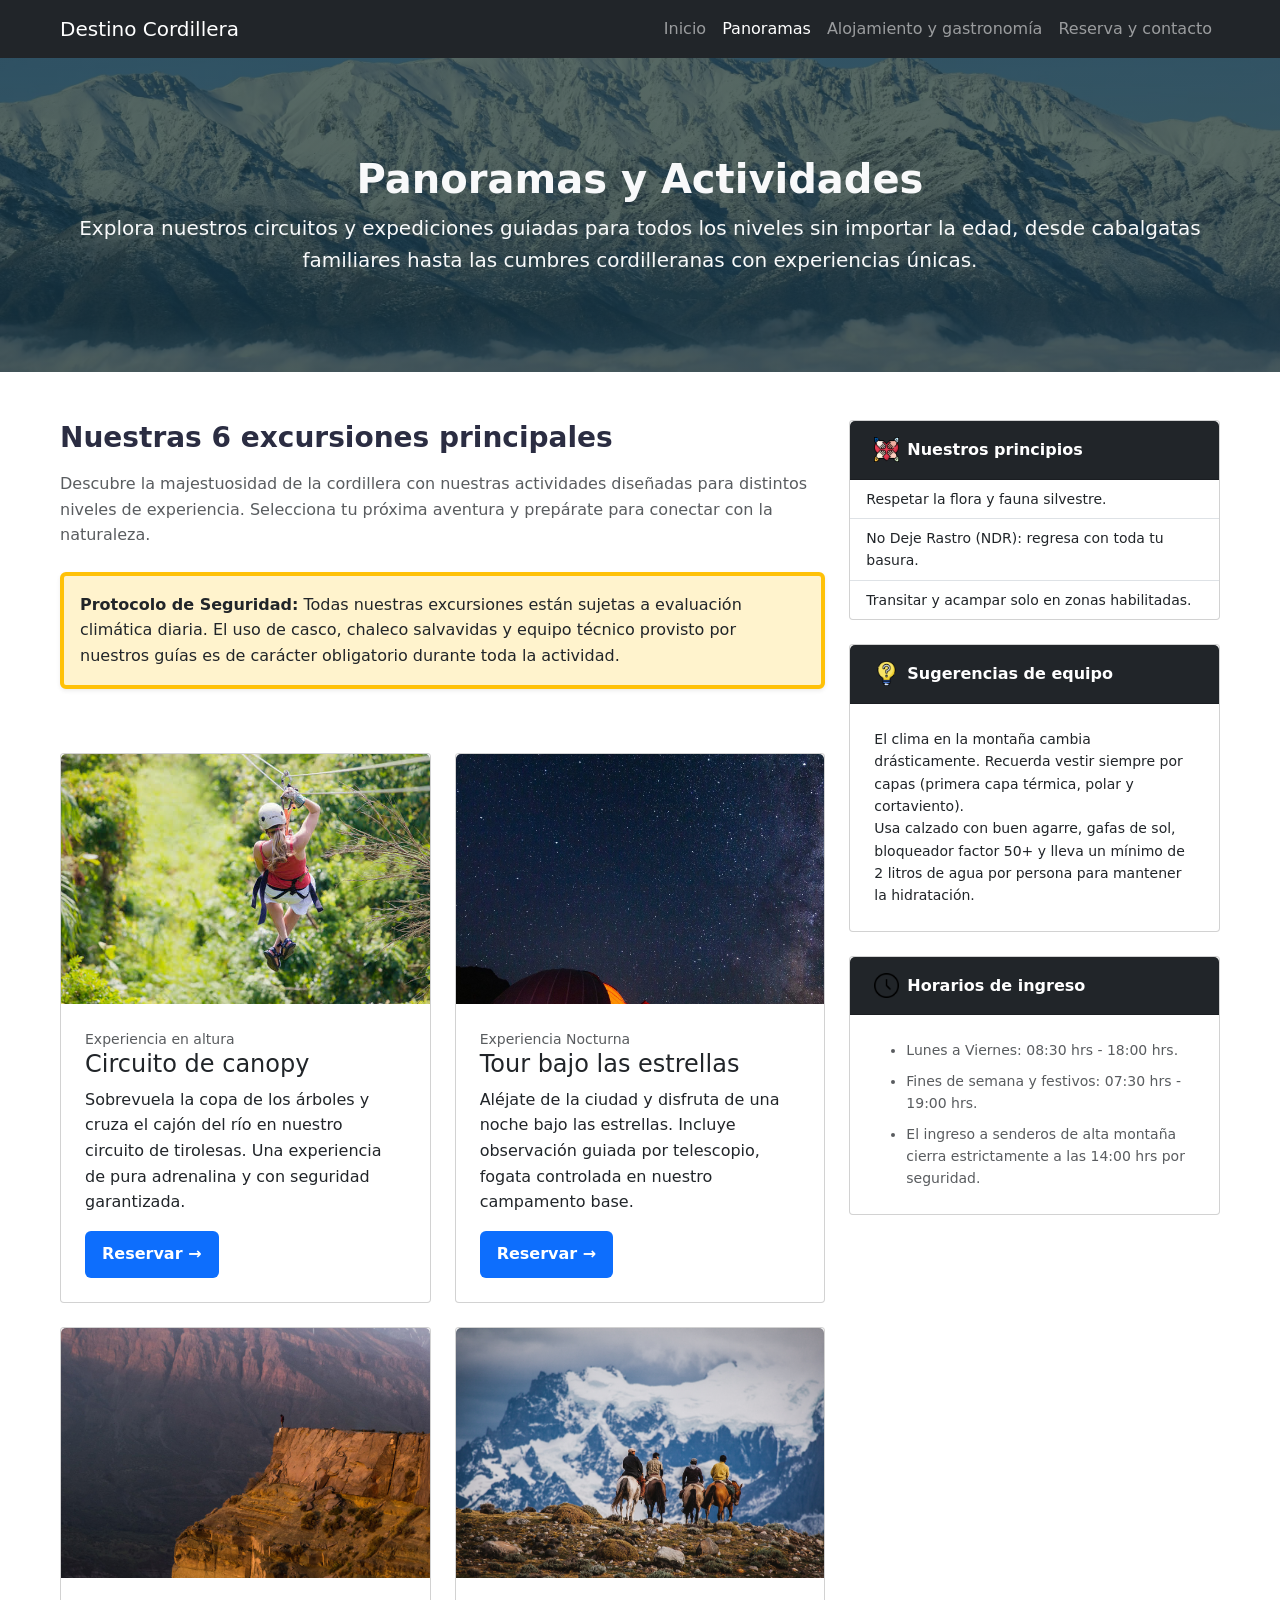
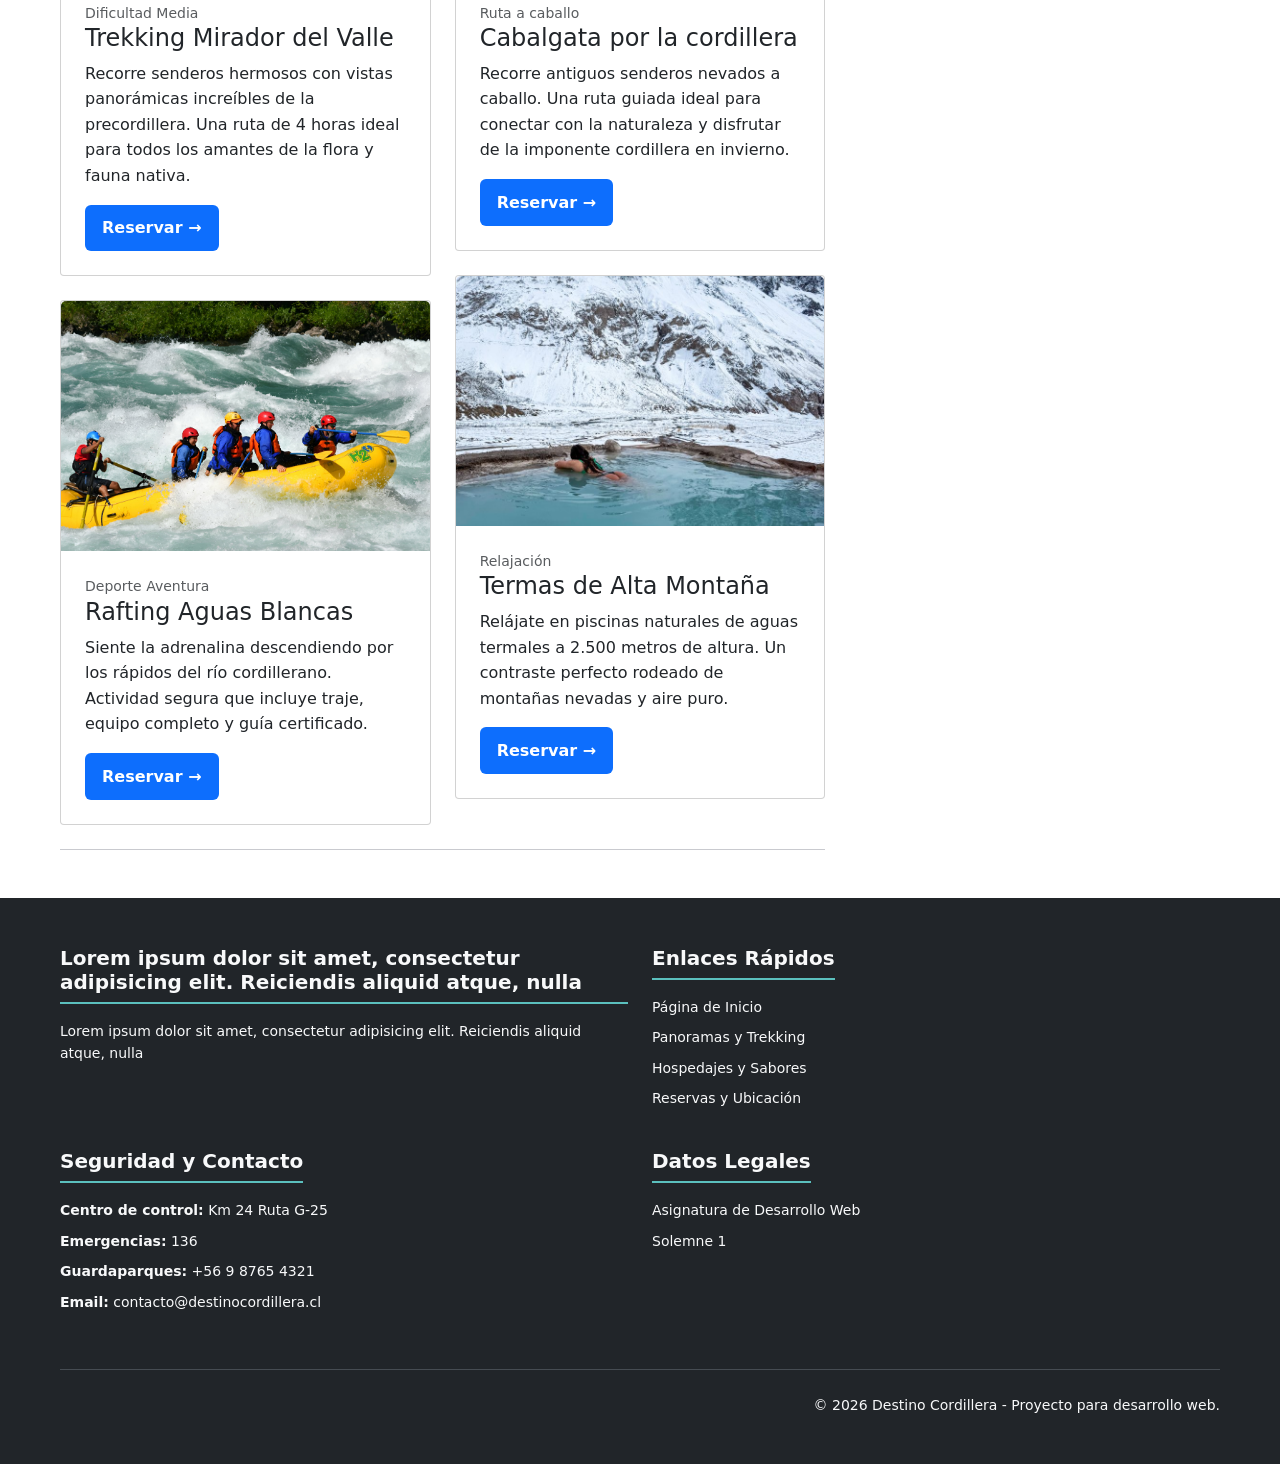
==== commit 4587ae6a: "ajustes en las paginas, se colocó una nueva seccion en formulario pagina3" ====
--- a/pagina1.html
+++ b/pagina1.html
@@ -3,10 +3,11 @@
     <head>
         <meta charset="utf-8" />
         <meta name="viewport" content="width=device-width, initial-scale=1, shrink-to-fit=no" />
-        <title>Destino Cordillera - Inicio</title>
-        
+        <title>Destino Cordillera - Panoramas</title>
+        
+        <link rel="icon" type="image/webp" href="img/icono.webp" />
+
         <link href="https://cdn.jsdelivr.net/npm/bootstrap@5.3.3/dist/css/bootstrap.min.css" rel="stylesheet">
-        
         <link href="css/styles.css" rel="stylesheet" />
     </head>
     <body>
@@ -189,7 +190,7 @@
         </div>
         
         <!-- FOOTER -->
-        <footer class="text-light py-5 mt-5" style="background-color: #112A22;">
+        <footer class="text-light py-5 mt-5" style="background-color: #212529;">
             <div class="container">
                 <div class="row">
                     <!-- Columna 1: descripcion -->
--- a/css/styles.css
+++ b/css/styles.css
@@ -9,9 +9,8 @@
   --gris: #6c757d;
   --border: #d8e2dc;
   --white: #ffffff;
-  --verdebosque : #1e6e4d;
   --color-header: #112A22;
-  --color-banner:#212529;;
+  --color-banner:#212529;
 }
 
 *,
@@ -67,12 +66,11 @@
   padding-left: 1.25rem;
 }
 
-/* Navegacion */
 .barra_navegacion-custom {
   position: sticky;
   top: 0;
   z-index: 1000;
-  background: var(--color-header);
+  background: var(--color-banner);
   border-bottom: 3px solid var(--texto);
   box-shadow: 0 2px 6px rgba(43, 45, 66, 0.08);
 }
@@ -142,11 +140,10 @@
   background: var(--color-oscurosecundario);
 }
 
-/* Banner */
 .page-banner-custom {
   padding: 3rem 1.5rem 2.8rem;
   color: var(--white);
-  background: var(--color-banner);
+  background: var(--color-header);
   text-align: center;
 }
 
@@ -163,7 +160,6 @@
   font-size: 1.1rem;
 }
 
-/* Estructura */
 main.container {
   padding-top: 3rem;
   padding-bottom: 3rem;
@@ -209,7 +205,6 @@
   row-gap: 1.5rem;
 }
 
-/* Formulario */
 .form-card {
   padding: 2rem;
   background: var(--white);
@@ -293,7 +288,7 @@
   line-height: 1.4;
 }
 
-/* Botones y tarjetas */
+
 .btn {
   display: inline-block;
   padding: 0.6rem 1rem;
@@ -357,12 +352,11 @@
   background: var(--gris-claro);
 }
 
-/* Pie de pagina */
 .site-footer-custom {
   margin-top: 3rem;
   padding: 3rem 0 1.5rem;
   color: var(--white);
-  background: var(--color-header);
+  background: var(--color-banner);
 }
 
 .site-footer-custom h4 {
@@ -427,7 +421,6 @@
   text-align: center;
 }
 
-/* Utilidades necesarias del HTML original */
 .text-muted { color: var(--gris); }
 .small { font-size: 0.875rem; }
 .mb-0 { margin-bottom: 0; }
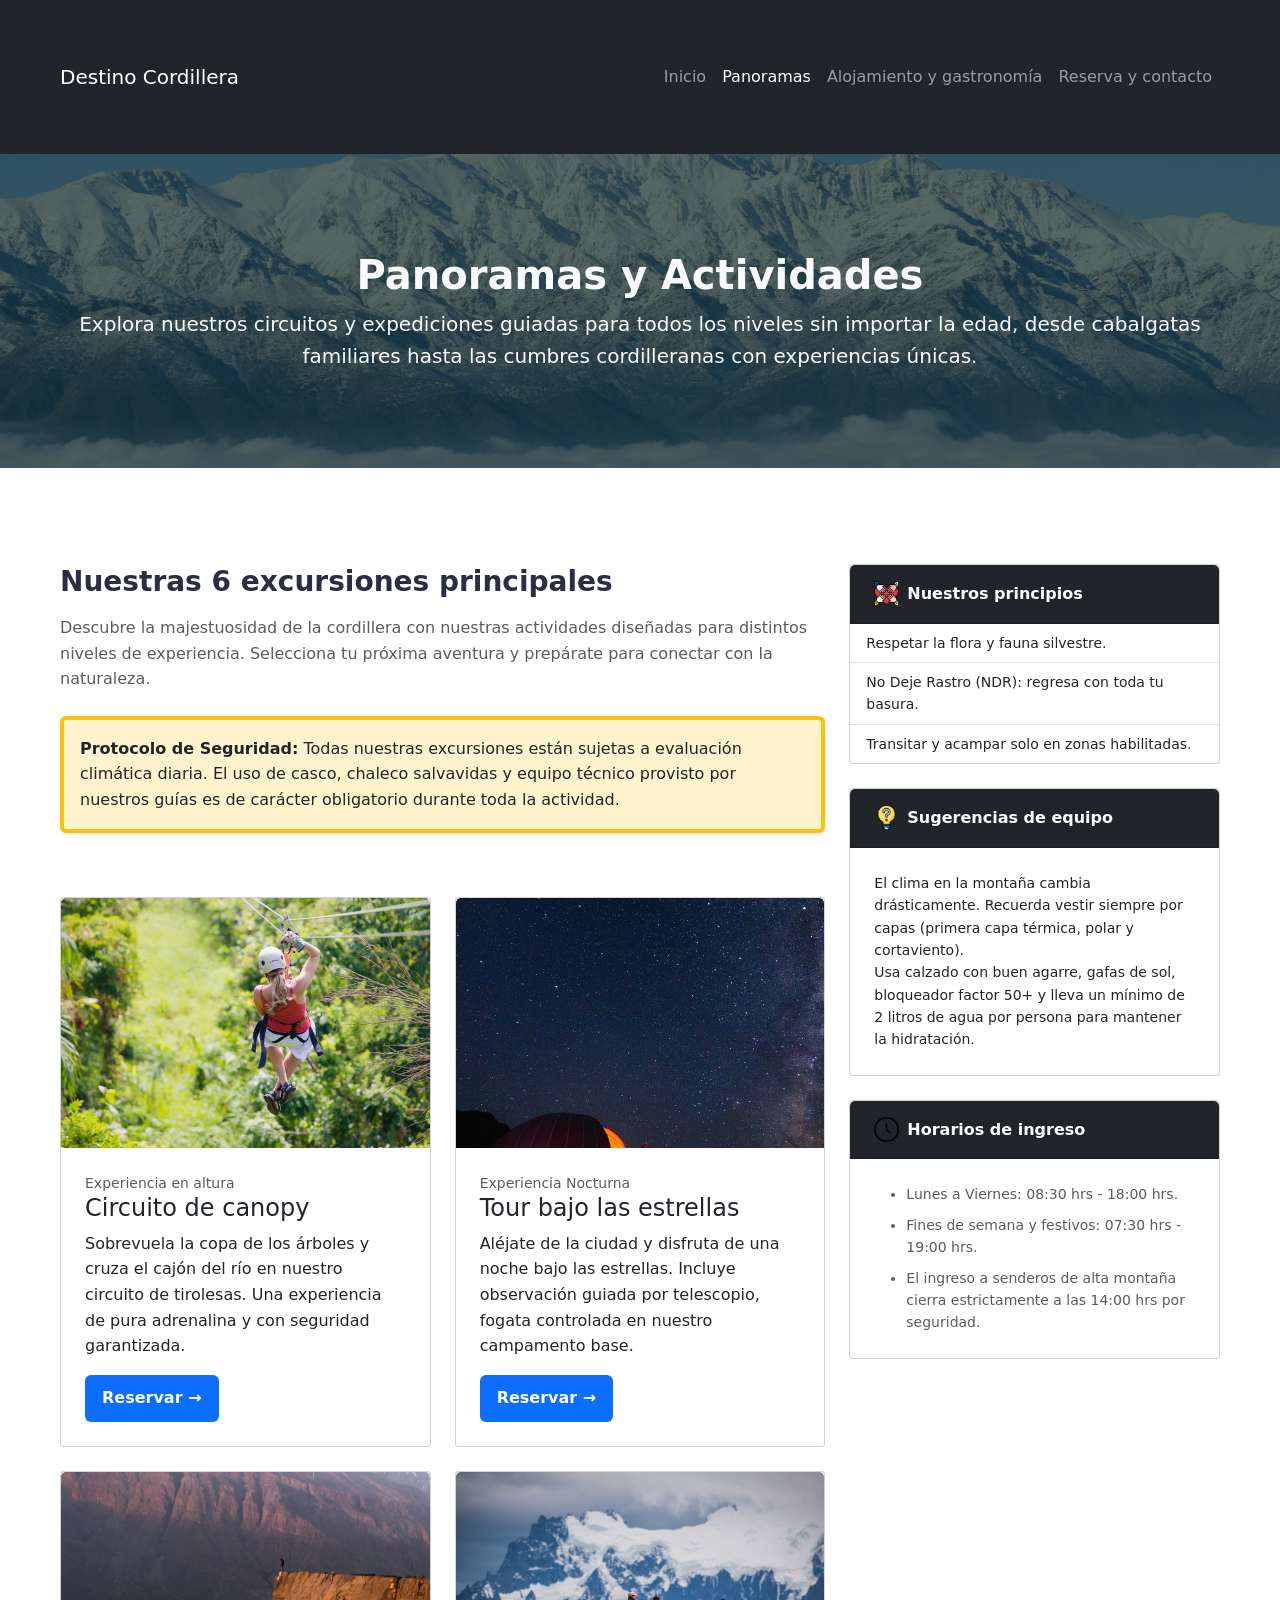
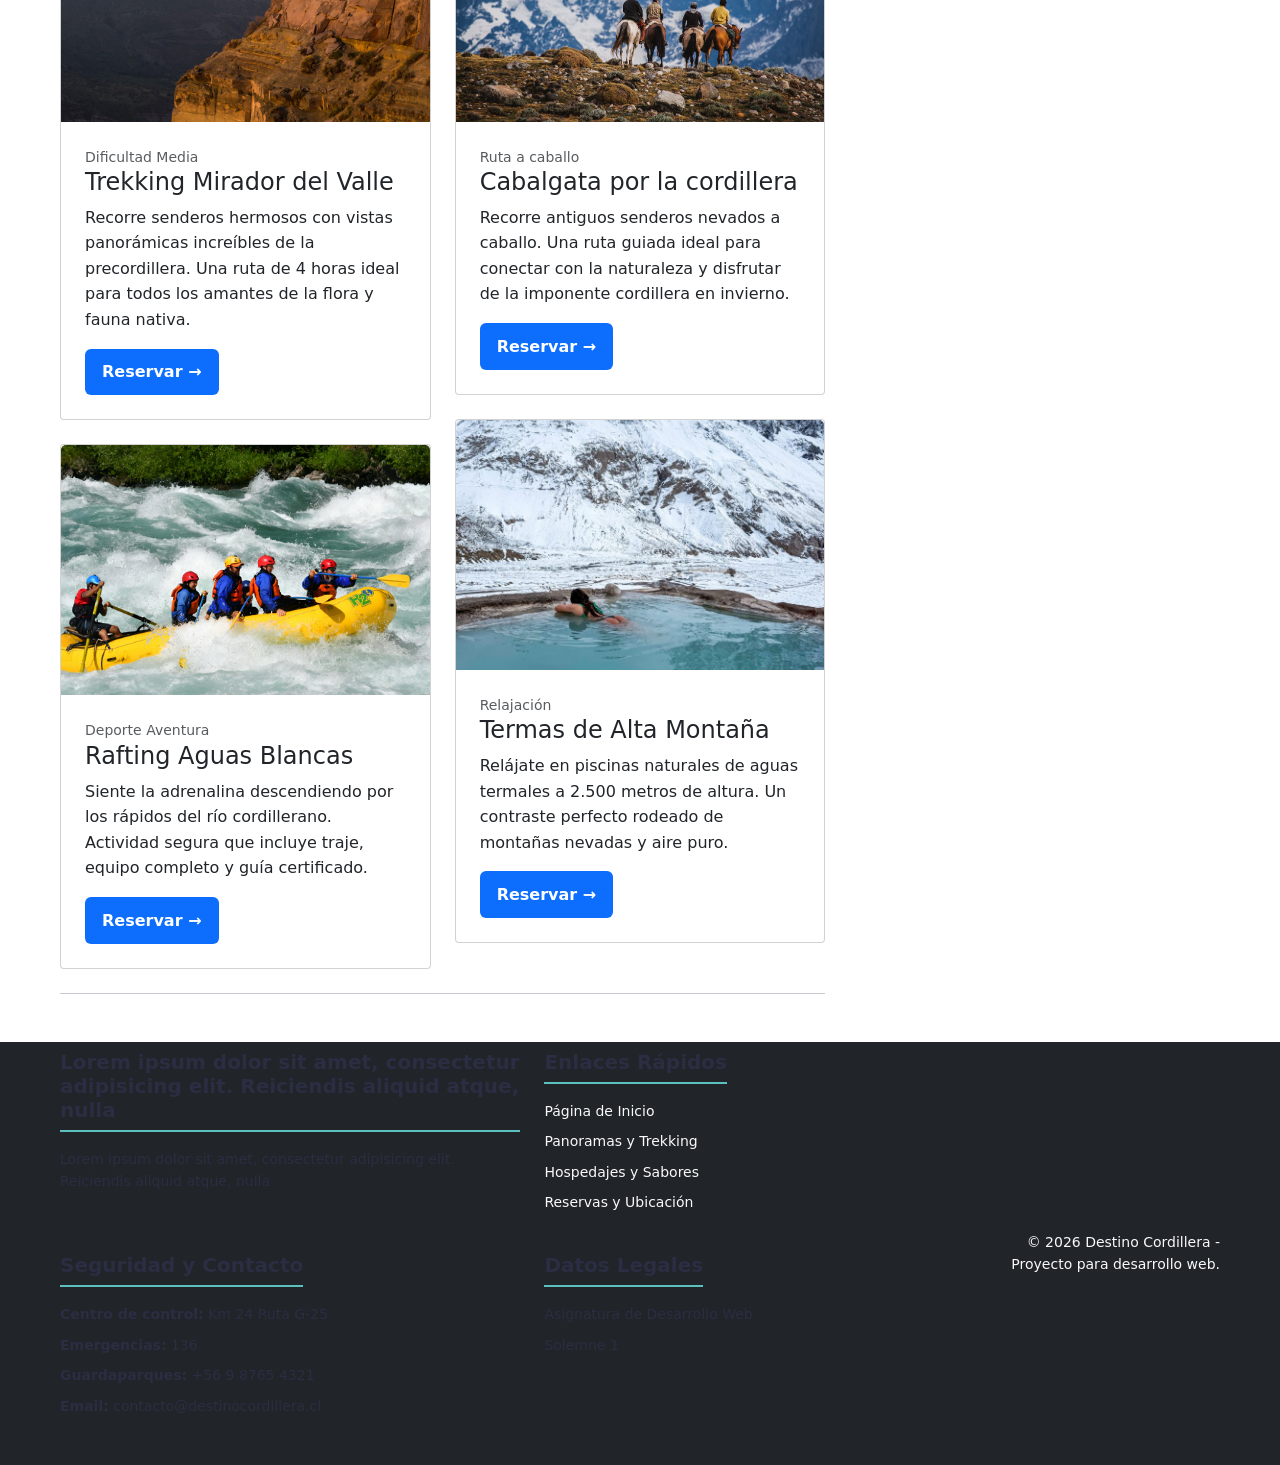
==== commit 51cf2ff2: "Correcciones y modificaciones para cumplir lo pedido" ====
--- a/pagina1.html
+++ b/pagina1.html
@@ -13,7 +13,7 @@
     <body>
         <!-- Responsive navbar-->
         <nav class="navbar navbar-expand-lg navbar-dark bg-dark">
-            <div class="container">
+            <main class="container">
                 <a class="navbar-brand" href="#!">Destino Cordillera</a>
                 <button class="navbar-toggler" type="button" data-bs-toggle="collapse" data-bs-target="#navbarSupportedContent" aria-controls="navbarSupportedContent" aria-expanded="false" aria-label="Toggle navigation"><span class="navbar-toggler-icon"></span></button>
                 <div class="collapse navbar-collapse" id="navbarSupportedContent">
@@ -28,7 +28,7 @@
         </nav>
         
         <!-- Page header with logo and tagline-->
-        <header class="text-light py-5 mb-5" style="background-image: linear-gradient(rgba(17, 42, 34, 0.7), rgba(17, 42, 34, 0.7)), url('img/pagina1/cordillera.png'); background-size: cover; background-position: center;">
+        <header class="text-light py-5 mb-5 header-cordillera">
             <div class="container">
                 <div class="text-center my-5">
                     <h1 class="fw-bolder">Panoramas y Actividades</h1>
@@ -38,7 +38,7 @@
         </header>
         
         <!-- Page content-->
-        <div class="container">
+        <main class="container">
             <div class="row">
                 <!-- Blog entries (panoramas) -->
                 <div class="col-lg-8">
@@ -59,7 +59,7 @@
                         <div class="col-lg-6">
                             <!-- Tarjet 1 -->
                             <div class="card mb-4">
-                                <a href="#!"><img class="card-img-top" src="img/pagina1/canopi.jpg" alt="Canopy" style="height: 250px; object-fit: cover;"/></a>
+                                <a href="#!"><img class="card-img-top img-tarjeta-alta" src="img/pagina1/canopi.jpg" alt="Canopy" /></a>
                                 <div class="card-body">
                                     <div class="small text-muted">Experiencia en altura</div>
                                     <h2 class="card-title h4">Circuito de canopy</h2>
@@ -187,10 +187,10 @@
                     </div>
                 </div>
             </div>
-        </div>
+        </main>
         
         <!-- FOOTER -->
-        <footer class="text-light py-5 mt-5" style="background-color: #212529;">
+        <nav class="navbar navbar-expand-lg navbar-dark bg-dark">
             <div class="container">
                 <div class="row">
                     <!-- Columna 1: descripcion -->
--- a/css/styles.css
+++ b/css/styles.css
@@ -488,4 +488,47 @@
   .form-fieldset {
     padding: 1rem;
   }
+}
+
+.header-cordillera {
+  background-image: linear-gradient(rgba(17, 42, 34, 0.7), rgba(17, 42, 34, 0.7)), url('../img/pagina1/cordillera.png');
+  background-size: cover;
+  background-position: center;
+}
+
+.bg-footer {
+  background-color: #212529;
+}
+
+.img-tarjeta-estandar {
+  height: 190px;
+  width: 100%;
+  object-fit: cover;
+}
+
+.img-tarjeta-alta {
+  height: 250px;
+  width: 100%;
+  object-fit: cover;
+}
+
+.video-cover {
+  object-fit: cover;
+  width: 100%;
+  height: 100%;
+}
+
+.icono-widget {
+  width: 25px;
+  height: 25px;
+  object-fit: contain;
+}
+
+.tarjeta-contacto {
+  background-color: #f8fafc;
+  border-top: 4px solid #1b4332 !important;
+}
+
+.text-primario-cordillera {
+  color: #1b4332 !important;
 }
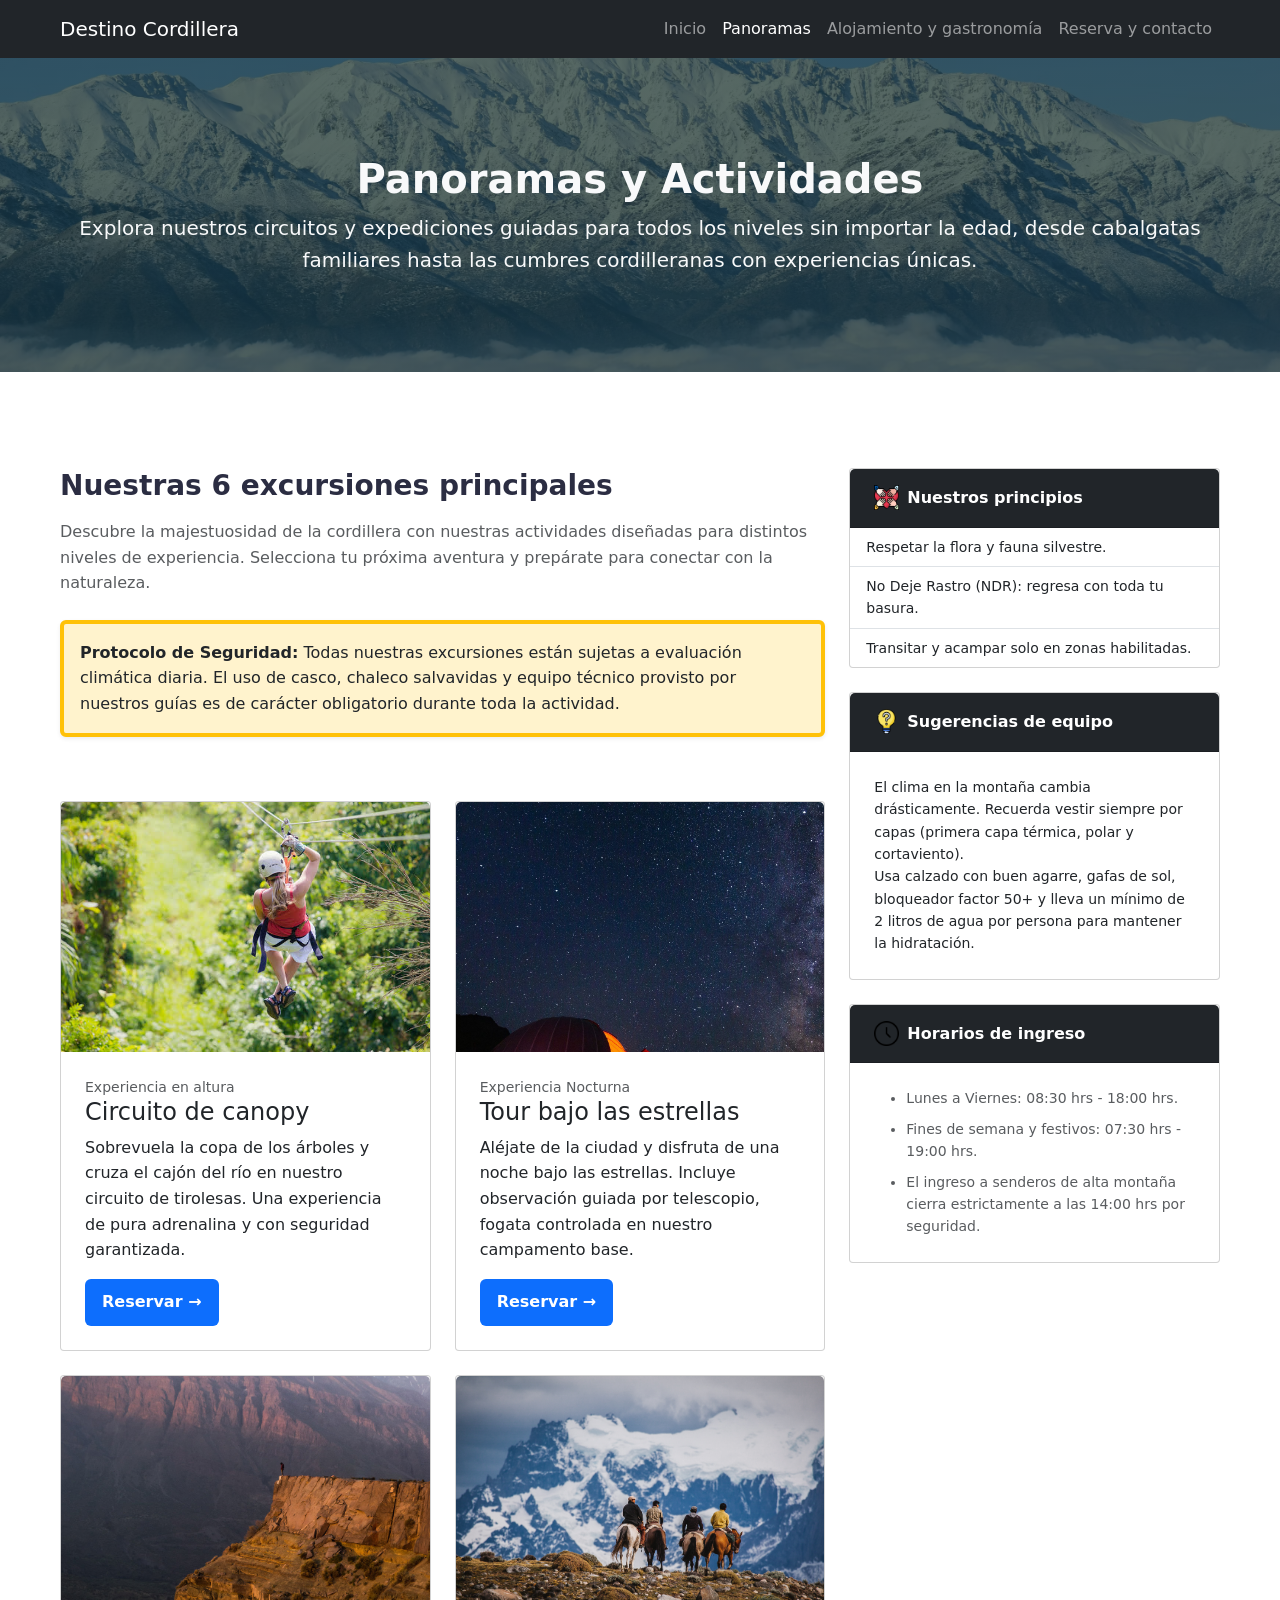
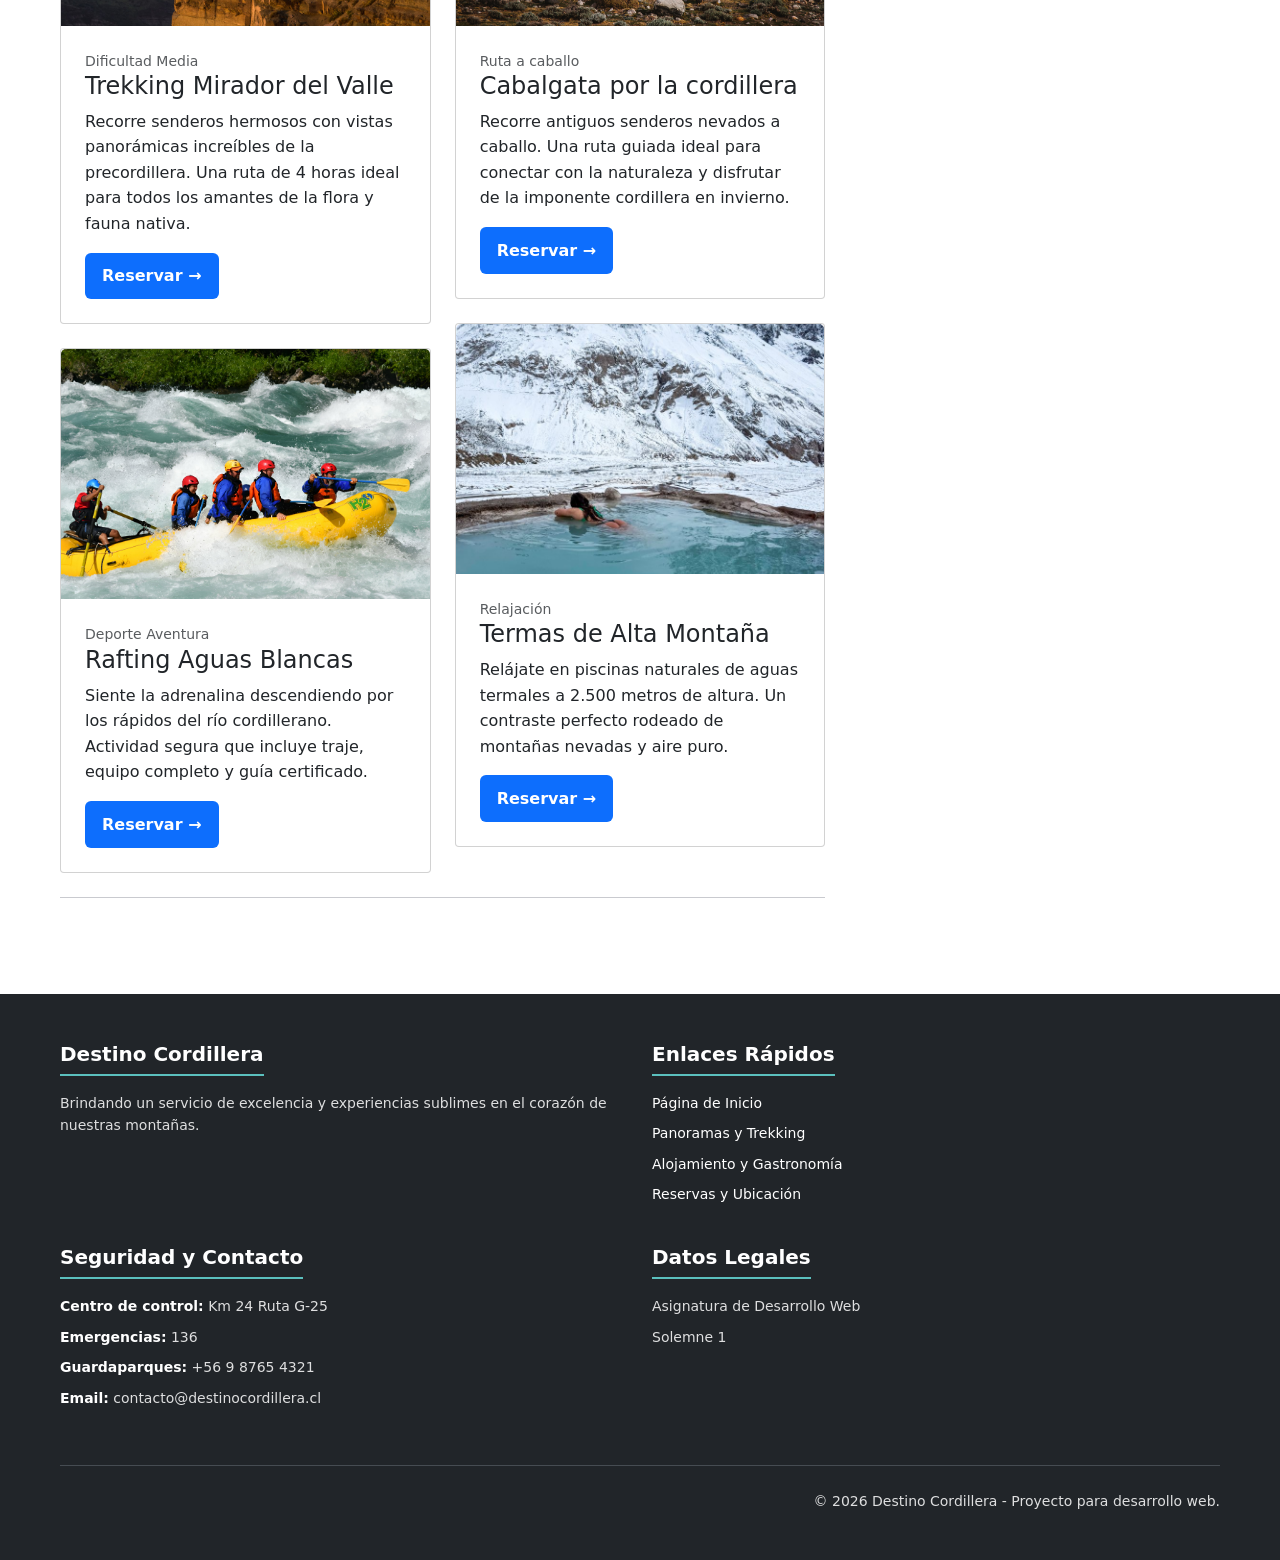
==== commit 5e8ae216: "Cambios finales y correciones menores" ====
--- a/pagina1.html
+++ b/pagina1.html
@@ -13,7 +13,7 @@
     <body>
         <!-- Responsive navbar-->
         <nav class="navbar navbar-expand-lg navbar-dark bg-dark">
-            <main class="container">
+            <div class="container">
                 <a class="navbar-brand" href="#!">Destino Cordillera</a>
                 <button class="navbar-toggler" type="button" data-bs-toggle="collapse" data-bs-target="#navbarSupportedContent" aria-controls="navbarSupportedContent" aria-expanded="false" aria-label="Toggle navigation"><span class="navbar-toggler-icon"></span></button>
                 <div class="collapse navbar-collapse" id="navbarSupportedContent">
@@ -190,29 +190,29 @@
         </main>
         
         <!-- FOOTER -->
-        <nav class="navbar navbar-expand-lg navbar-dark bg-dark">
+        <footer class="text-light py-5 mt-5 bg-footer">
             <div class="container">
                 <div class="row">
-                    <!-- Columna 1: descripcion -->
-                    <div class="col-lg-3 col-md-6 mb-4">
-                        <h5 class="fw-bold mb-3 pb-2" style="border-bottom: 2px solid #5BC0BE; display: inline-block;">Lorem ipsum dolor sit amet, consectetur adipisicing elit. Reiciendis aliquid atque, nulla</h5>
+                    <!-- Columna 1: Descripción institucional -->
+                    <div class="col-lg-3 col-md-6 mb-4">
+                        <h5 class="fw-bold mb-3 pb-2" style="border-bottom: 2px solid #5BC0BE; display: inline-block;">Destino Cordillera</h5>
                         <p class="small">
-                            Lorem ipsum dolor sit amet, consectetur adipisicing elit. Reiciendis aliquid atque, nulla
+                            Brindando un servicio de excelencia y experiencias sublimes en el corazón de nuestras montañas.
                         </p>
                     </div>
 
-                    <!-- Columna 2: enlaces rapidos -->
+                    <!-- Columna 2: Enlaces rápidos -->
                     <div class="col-lg-3 col-md-6 mb-4">
                         <h5 class="fw-bold mb-3 pb-2" style="border-bottom: 2px solid #5BC0BE; display: inline-block;">Enlaces Rápidos</h5>
                         <ul class="list-unstyled small">
                             <li class="mb-2"><a href="index.html" class="text-light text-decoration-none">Página de Inicio</a></li>
                             <li class="mb-2"><a href="pagina1.html" class="text-light text-decoration-none">Panoramas y Trekking</a></li>
-                            <li class="mb-2"><a href="pagina2.html" class="text-light text-decoration-none">Hospedajes y Sabores</a></li>
+                            <li class="mb-2"><a href="pagina2.html" class="text-light text-decoration-none">Alojamiento y Gastronomía</a></li>
                             <li class="mb-2"><a href="pagina3.html" class="text-light text-decoration-none">Reservas y Ubicación</a></li>
                         </ul>
                     </div>
 
-                    <!-- Columna 3: seguridad y contacto -->
+                    <!-- Columna 3: Seguridad y Contacto -->
                     <div class="col-lg-3 col-md-6 mb-4">
                         <h5 class="fw-bold mb-3 pb-2" style="border-bottom: 2px solid #5BC0BE; display: inline-block;">Seguridad y Contacto</h5>
                         <ul class="list-unstyled small">
@@ -223,7 +223,7 @@
                         </ul>
                     </div>
 
-                    <!-- Columna 4: datos -->
+                    <!-- Columna 4: Datos académicos -->
                     <div class="col-lg-3 col-md-6 mb-4">
                         <h5 class="fw-bold mb-3 pb-2" style="border-bottom: 2px solid #5BC0BE; display: inline-block;">Datos Legales</h5>
                         <ul class="list-unstyled small">
@@ -232,10 +232,10 @@
                         </ul>
                     </div>
                 </div>
-                
+
                 <hr class="border-secondary opacity-50 mb-4">
 
-                <!-- Copyright -->
+                <!-- Derechos reservados -->
                 <div class="row">
                     <div class="col-12 text-center text-md-end small text-light">
                         <p class="mb-0">© 2026 Destino Cordillera - Proyecto para desarrollo web.</p>
--- a/css/styles.css
+++ b/css/styles.css
@@ -496,34 +496,57 @@
   background-position: center;
 }
 
-.bg-footer {
-  background-color: #212529;
+footer.bg-footer {
+  background-color: #212529 !important;
+  color: #ffffff !important;
+}
+
+footer.bg-footer h5 {
+  color: #ffffff !important;
+}
+
+footer.bg-footer p,
+footer.bg-footer li,
+footer.bg-footer span {
+  color: rgba(255, 255, 255, 0.85) !important;
+}
+
+footer.bg-footer a {
+  color: #ffffff !important;
+  text-decoration: none;
+  transition: opacity 0.2s ease;
+}
+
+footer.bg-footer a:hover {
+  color: #5BC0BE !important;
+  text-decoration: underline;
+}
+
+footer.bg-footer strong {
+  color: #ffffff !important;
 }
 
 .img-tarjeta-estandar {
-  height: 190px;
-  width: 100%;
-  object-fit: cover;
+  height: 190px !important;
+  width: 100% !important;
+  object-fit: cover !important;
+  display: block !important;
 }
 
 .img-tarjeta-alta {
-  height: 250px;
-  width: 100%;
-  object-fit: cover;
+  height: 250px !important;
+  width: 100% !important;
+  object-fit: cover !important;
+  display: block !important;
 }
 
 .video-cover {
-  object-fit: cover;
-  width: 100%;
-  height: 100%;
-}
-
-.icono-widget {
-  width: 25px;
-  height: 25px;
-  object-fit: contain;
-}
-
+  object-fit: cover !important;
+  width: 100% !important;
+  height: 100% !important;
+}
+
+/* Tarjeta y títulos de contacto (pagina3) */
 .tarjeta-contacto {
   background-color: #f8fafc;
   border-top: 4px solid #1b4332 !important;
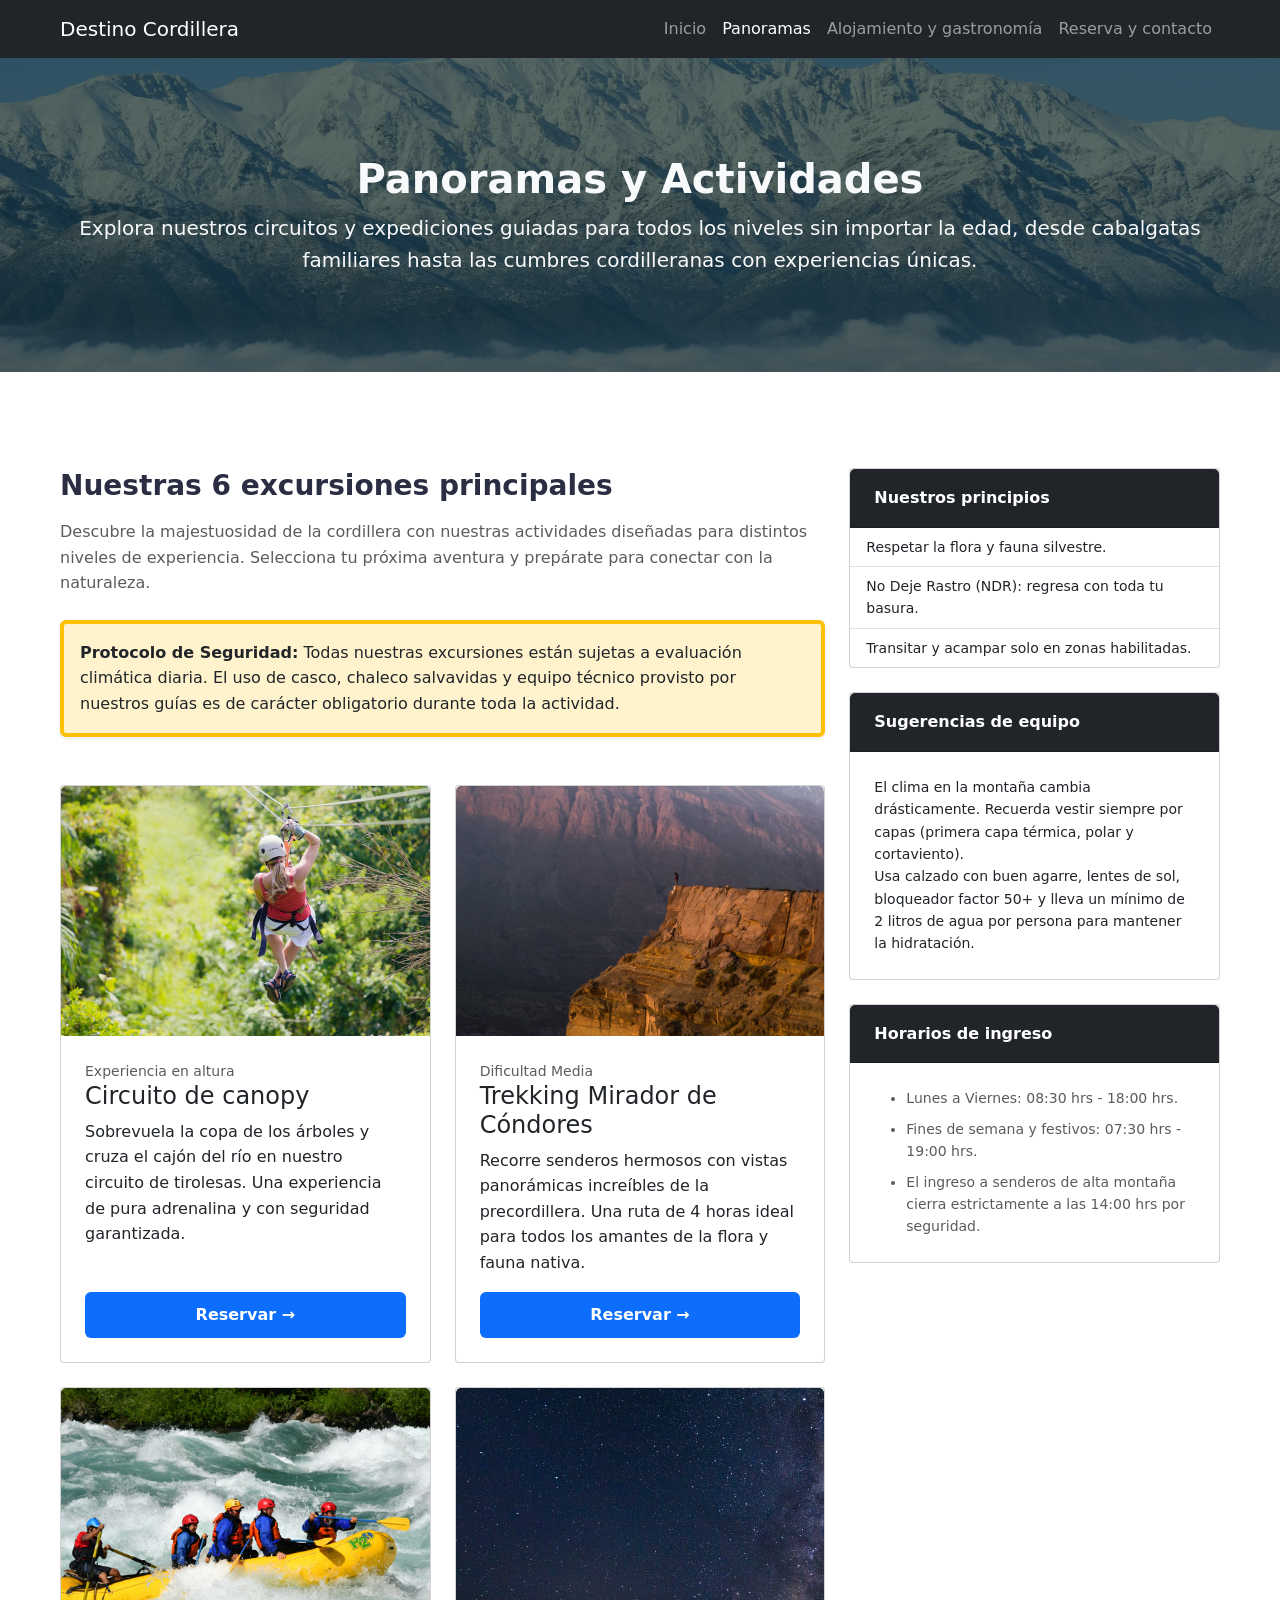
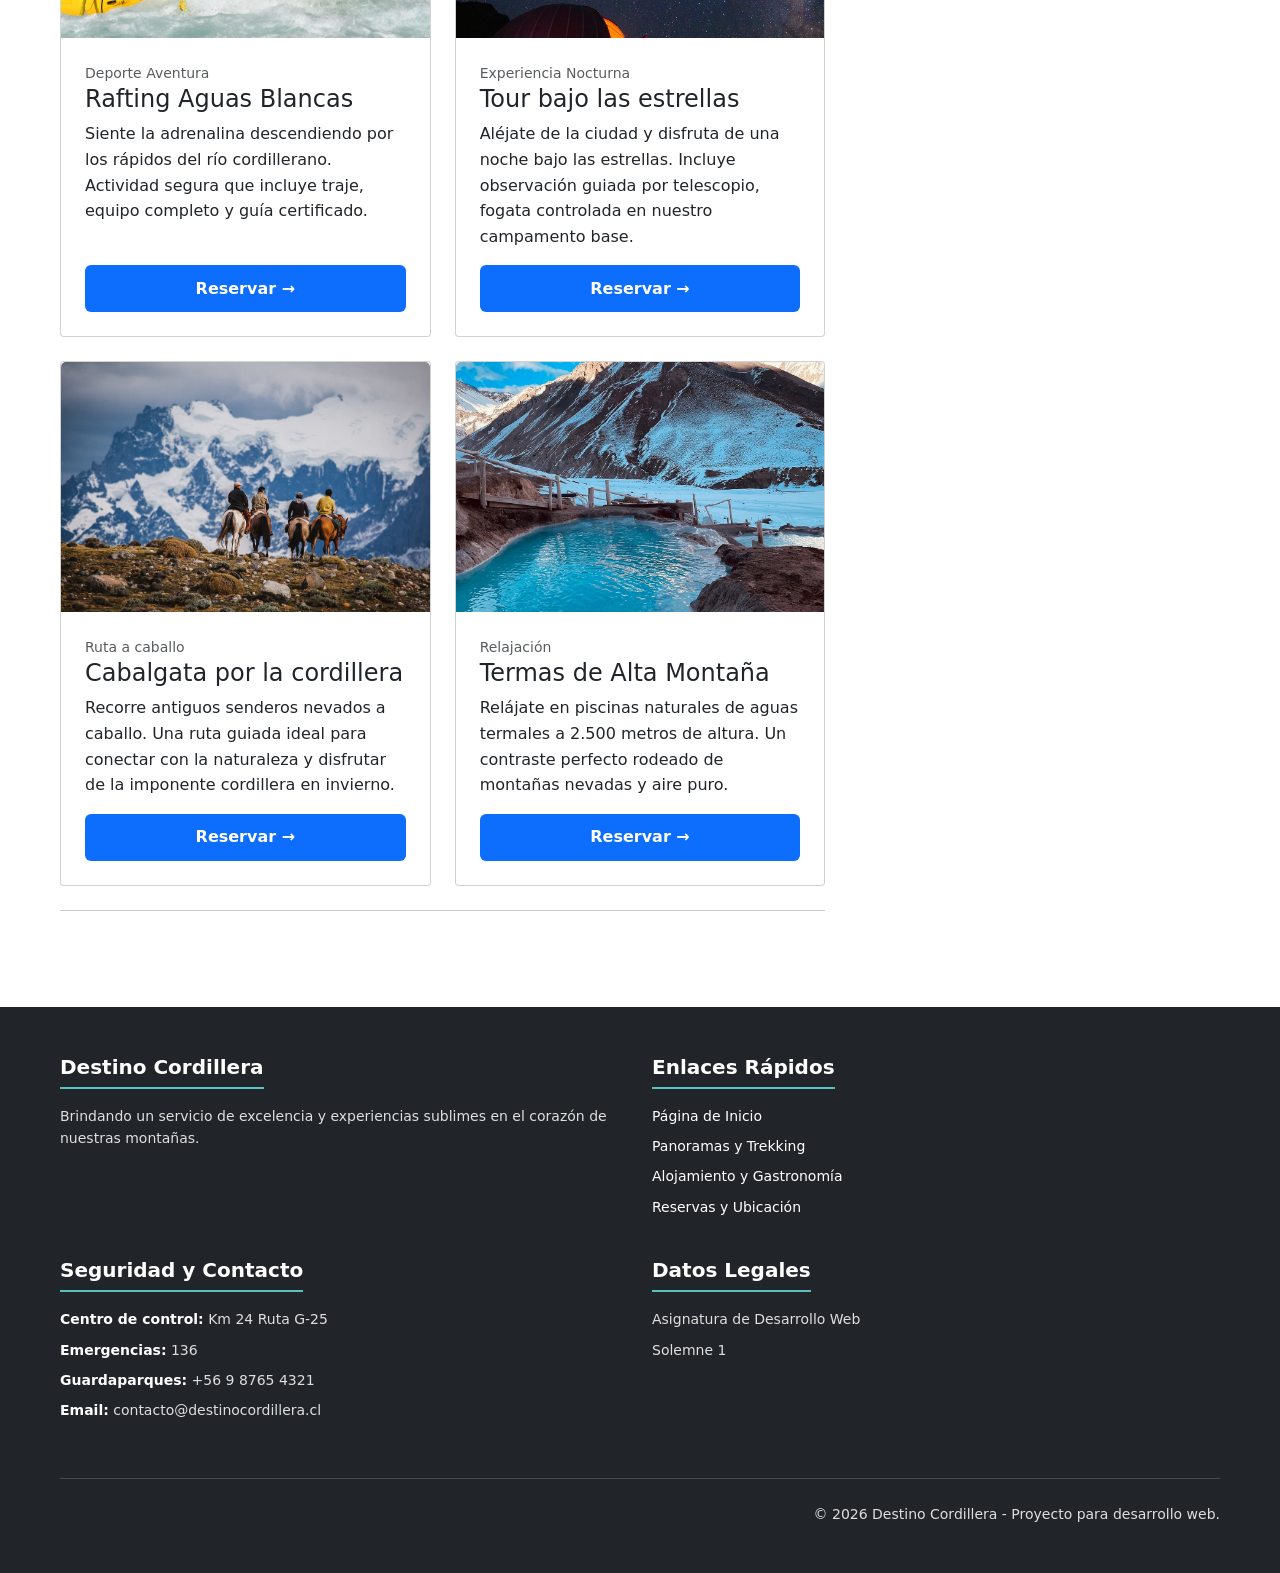
==== commit 3dd21fd7: "Cambios finales" ====
--- a/pagina1.html
+++ b/pagina1.html
@@ -37,144 +37,148 @@
             </div>
         </header>
         
-        <!-- Page content-->
+<!-- Page content-->
         <main class="container">
             <div class="row">
                 <!-- Blog entries (panoramas) -->
                 <div class="col-lg-8">
+                    
+                    <div class="mb-5">
+                        <h2 class="fw-bolder fs-3 mb-3">Nuestras 6 excursiones principales</h2>
+                        <p class="fs-6 mb-4 text-muted">Descubre la majestuosidad de la cordillera con nuestras actividades diseñadas para distintos niveles de experiencia. Selecciona tu próxima aventura y prepárate para conectar con la naturaleza.</p>
+                        
+                        <!-- Caja de alerta de seguridad -->
+                        <div class="alert alert-warning border-start border-warning border-4 shadow-sm" role="alert">
+                            <strong class="text-dark">Protocolo de Seguridad:</strong> 
+                            <span class="text-dark">Todas nuestras excursiones están sujetas a evaluación climática diaria. El uso de casco, chaleco salvavidas y equipo técnico provisto por nuestros guías es de carácter obligatorio durante toda la actividad.</span>
+                        </div>
+                    </div>
+
+                    <!-- GRILLA DE TARJETAS ALINEADAS -->
                     <div class="row">
-                    
-                <div class="mb-5">
-                    <h2 class="fw-bolder fs-3 mb-3">Nuestras 6 excursiones principales</h2>
-                    <p class="fs-6 mb-4 text-muted">Descubre la majestuosidad de la cordillera con nuestras actividades diseñadas para distintos niveles de experiencia. Selecciona tu próxima aventura y prepárate para conectar con la naturaleza.</p>
-                    
-                    <!-- Caja de alerta de seguridad -->
-                    <div class="alert alert-warning border-start border-warning border-4 shadow-sm" role="alert">
-                        <strong class="text-dark">Protocolo de Seguridad:</strong> 
-                        <span class="text-dark">Todas nuestras excursiones están sujetas a evaluación climática diaria. El uso de casco, chaleco salvavidas y equipo técnico provisto por nuestros guías es de carácter obligatorio durante toda la actividad.</span>
-                    </div>
-                </div>
-
-                        <!-- COLUMNA IZQUIERDA 3 tarjetas -->
-                        <div class="col-lg-6">
-                            <!-- Tarjet 1 -->
-                            <div class="card mb-4">
-                                <a href="#!"><img class="card-img-top img-tarjeta-alta" src="img/pagina1/canopi.jpg" alt="Canopy" /></a>
-                                <div class="card-body">
+                        
+                        <!-- Tarjeta 1 -->
+                        <div class="col-lg-6 mb-4 d-flex align-items-stretch">
+                            <div class="card w-100 d-flex flex-column">
+                                <a href="#!"><img class="card-img-top" src="img/pagina1/canopi.jpg" alt="Canopy" style="height: 250px; object-fit: cover;" /></a>
+                                <div class="card-body d-flex flex-column">
                                     <div class="small text-muted">Experiencia en altura</div>
                                     <h2 class="card-title h4">Circuito de canopy</h2>
                                     <p class="card-text">Sobrevuela la copa de los árboles y cruza el cajón del río en nuestro circuito de tirolesas. Una experiencia de pura adrenalina y con seguridad garantizada.</p>
-                                    <a class="btn btn-primary" href="pagina3.html">Reservar →</a>
-                                </div>
-                            </div>
-                            <!-- Tarjet 2 -->
-                            <div class="card mb-4">
+                                    <a class="btn btn-primary mt-auto" href="pagina3.html">Reservar →</a>
+                                </div>
+                            </div>
+                        </div>
+
+                        <!-- Tarjeta 2 -->
+                        <div class="col-lg-6 mb-4 d-flex align-items-stretch">
+                            <div class="card w-100 d-flex flex-column">
                                 <a href="#!"><img class="card-img-top" src="img/pagina1/miradorcondor.jpg" alt="Tour" style="height: 250px; object-fit: cover;" /></a>
-                                <div class="card-body">
+                                <div class="card-body d-flex flex-column">
                                     <div class="small text-muted">Dificultad Media</div>
-                                    <h2 class="card-title h4">Trekking Mirador del Valle</h2>
+                                    <h2 class="card-title h4">Trekking Mirador de Cóndores</h2>
                                     <p class="card-text">Recorre senderos hermosos con vistas panorámicas increíbles de la precordillera. Una ruta de 4 horas ideal para todos los amantes de la flora y fauna nativa.</p>
-                                    <a class="btn btn-primary" href="pagina3.html">Reservar →</a>
-                                </div>
-                            </div>
-                            <!-- Tarjet 3 -->
-                            <div class="card mb-4">
+                                    <a class="btn btn-primary mt-auto" href="pagina3.html">Reservar →</a>
+                                </div>
+                            </div>
+                        </div>
+
+                        <!-- Tarjeta 3 -->
+                        <div class="col-lg-6 mb-4 d-flex align-items-stretch">
+                            <div class="card w-100 d-flex flex-column">
                                 <a href="#!"><img class="card-img-top" src="img/pagina1/rafting.jpeg" alt="Rafting" style="height: 250px; object-fit: cover;"/></a>
-                                <div class="card-body">
+                                <div class="card-body d-flex flex-column">
                                     <div class="small text-muted">Deporte Aventura</div>
                                     <h2 class="card-title h4">Rafting Aguas Blancas</h2>
                                     <p class="card-text">Siente la adrenalina descendiendo por los rápidos del río cordillerano. Actividad segura que incluye traje, equipo completo y guía certificado.</p>
-                                    <a class="btn btn-primary" href="pagina3.html">Reservar →</a>
-                                </div>
-                            </div>
-                        </div>
-                        
-                        <!-- COLUMNA DERECHA 3 tarjetas -->
-                        <div class="col-lg-6">
-                            <!-- Tarjet 4 -->
-                            <div class="card mb-4">
+                                    <a class="btn btn-primary mt-auto" href="pagina3.html">Reservar →</a>
+                                </div>
+                            </div>
+                        </div>
+
+                        <!-- Tarjeta 4 -->
+                        <div class="col-lg-6 mb-4 d-flex align-items-stretch">
+                            <div class="card w-100 d-flex flex-column">
                                 <a href="#!"><img class="card-img-top" src="img/pagina1/tournocturno.jpg" alt="Tour nocturno" style="height: 250px; object-fit: cover;"/></a>
-                                <div class="card-body">
+                                <div class="card-body d-flex flex-column">
                                     <div class="small text-muted">Experiencia Nocturna</div>
                                     <h2 class="card-title h4">Tour bajo las estrellas</h2>
                                     <p class="card-text">Aléjate de la ciudad y disfruta de una noche bajo las estrellas. Incluye observación guiada por telescopio, fogata controlada en nuestro campamento base.</p>
-                                    <a class="btn btn-primary" href="pagina3.html">Reservar →</a>
-                                </div>
-                            </div>
-                            <!-- Tarjet 5 -->
-                            <div class="card mb-4">
+                                    <a class="btn btn-primary mt-auto" href="pagina3.html">Reservar →</a>
+                                </div>
+                            </div>
+                        </div>
+
+                        <!-- Tarjeta 5 -->
+                        <div class="col-lg-6 mb-4 d-flex align-items-stretch">
+                            <div class="card w-100 d-flex flex-column">
                                 <a href="#!"><img class="card-img-top" src="img/pagina1/cabalgata.jpg" alt="Cabalgata" style="height: 250px; object-fit: cover;" /></a>
-                                <div class="card-body">
+                                <div class="card-body d-flex flex-column">
                                     <div class="small text-muted">Ruta a caballo</div>
                                     <h2 class="card-title h4">Cabalgata por la cordillera</h2>
                                     <p class="card-text">Recorre antiguos senderos nevados a caballo. Una ruta guiada ideal para conectar con la naturaleza y disfrutar de la imponente cordillera en invierno.</p>
-                                    <a class="btn btn-primary" href="pagina3.html">Reservar →</a>
-                                </div>
-                            </div>
-                            <!-- Tarjet 6 -->
-                            <div class="card mb-4">
-                                <a href="#!"><img class="card-img-top" src="img/pagina1/termass.jpg" alt="Termas" style="height: 250px; object-fit: cover;"  /></a>
-                                <div class="card-body">
+                                    <a class="btn btn-primary mt-auto" href="pagina3.html">Reservar →</a>
+                                </div>
+                            </div>
+                        </div>
+
+                        <!-- Tarjeta 6 -->
+                        <div class="col-lg-6 mb-4 d-flex align-items-stretch">
+                            <div class="card w-100 d-flex flex-column">
+                                <a href="#!"><img class="card-img-top" src="img/pagina1/termas.jpg" alt="Termas" style="height: 250px; object-fit: cover;"  /></a>
+                                <div class="card-body d-flex flex-column">
                                     <div class="small text-muted">Relajación</div>
                                     <h2 class="card-title h4">Termas de Alta Montaña</h2>
                                     <p class="card-text">Relájate en piscinas naturales de aguas termales a 2.500 metros de altura. Un contraste perfecto rodeado de montañas nevadas y aire puro.</p>
-                                    <a class="btn btn-primary" href="pagina3.html">Reservar →</a>
-                                </div>
-                            </div>
-                        </div>
-                    </div>
-                    
+                                    <a class="btn btn-primary mt-auto" href="pagina3.html">Reservar →</a>
+                                </div>
+                            </div>
+                        </div>
+
+                    </div>
+
                     <!-- Pagination-->
                     <nav aria-label="Pagination">
                         <hr class="my-0" />
                     </nav>
                 </div>
                 
-                <!-- Slide Widgets -->
+                <!-- Slide Widgets (Barra Lateral) -->
                 <div class="col-lg-4">
-                    <!-- Tarjet 1 -->
+                    <!-- Tarjeta 1 -->
                     <div class="card mb-4">
-                        <div class="card-header fw-bold bg-dark text-white d-flex align-items-center">
-                            <img src="img/pagina1/principios.png" alt="principios" style="width: 25px; height: 25px; object-fit: contain;" class="me-2">
+                        <div class="card-header fw-bold bg-dark text-white">
                             Nuestros principios
                         </div>
                         <ul class="list-group list-group-flush small">
                             <li class="list-group-item d-flex justify-content-between align-items-center">
                                 Respetar la flora y fauna silvestre.
-                           
                             </li>
                             <li class="list-group-item d-flex justify-content-between align-items-center">
                                 No Deje Rastro (NDR): regresa con toda tu basura.
-                              
                             </li>
                             <li class="list-group-item d-flex justify-content-between align-items-center">
                                 Transitar y acampar solo en zonas habilitadas.
-                               
                             </li>
                         </ul>
                     </div>
 
-                    <!-- Tarjet -->
+                    <!-- Tarjeta 2 -->
                     <div class="card mb-4">
-                        <div class="card-header fw-bold bg-dark text-white d-flex align-items-center">
-                            <img src="img/pagina1/sugerencias.png" alt="sugerencias" style="width: 25px; height: 25px; object-fit: contain;" class="me-2">
+                        <div class="card-header fw-bold bg-dark text-white">
                             Sugerencias de equipo
                         </div>
                         <div class="card-body">
-                         
                             <p class="card-text small mb-0">
                                El clima en la montaña cambia drásticamente. Recuerda vestir siempre por capas (primera capa térmica, polar y cortaviento). <br>
-                               Usa calzado con buen agarre, gafas de sol, bloqueador factor 50+ y lleva un mínimo de 2 litros de agua por persona para mantener la hidratación.<br>
-                                
-                              
+                               Usa calzado con buen agarre, lentes de sol, bloqueador factor 50+ y lleva un mínimo de 2 litros de agua por persona para mantener la hidratación.<br>
                             </p>
                         </div>
                     </div>
 
-                    <!-- Tarjet 3:  -->
+                    <!-- Tarjeta 3 -->
                     <div class="card mb-4">
-                        <div class="card-header fw-bold bg-dark text-white d-flex align-items-center">
-                            <img src="img/pagina1/horario.png" alt="reloj" style="width: 25px; height: 25px; object-fit: contain;" class="me-2">
+                        <div class="card-header fw-bold bg-dark text-white">
                             Horarios de ingreso
                         </div>
                         <div class="card-body">
@@ -187,8 +191,7 @@
                     </div>
                 </div>
             </div>
-        </main>
-        
+        </main>        
         <!-- FOOTER -->
         <footer class="text-light py-5 mt-5 bg-footer">
             <div class="container">
--- a/css/styles.css
+++ b/css/styles.css
@@ -546,7 +546,7 @@
   height: 100% !important;
 }
 
-/* Tarjeta y títulos de contacto (pagina3) */
+/* Tarjeta y titulos de contacto (pagina3) */
 .tarjeta-contacto {
   background-color: #f8fafc;
   border-top: 4px solid #1b4332 !important;
